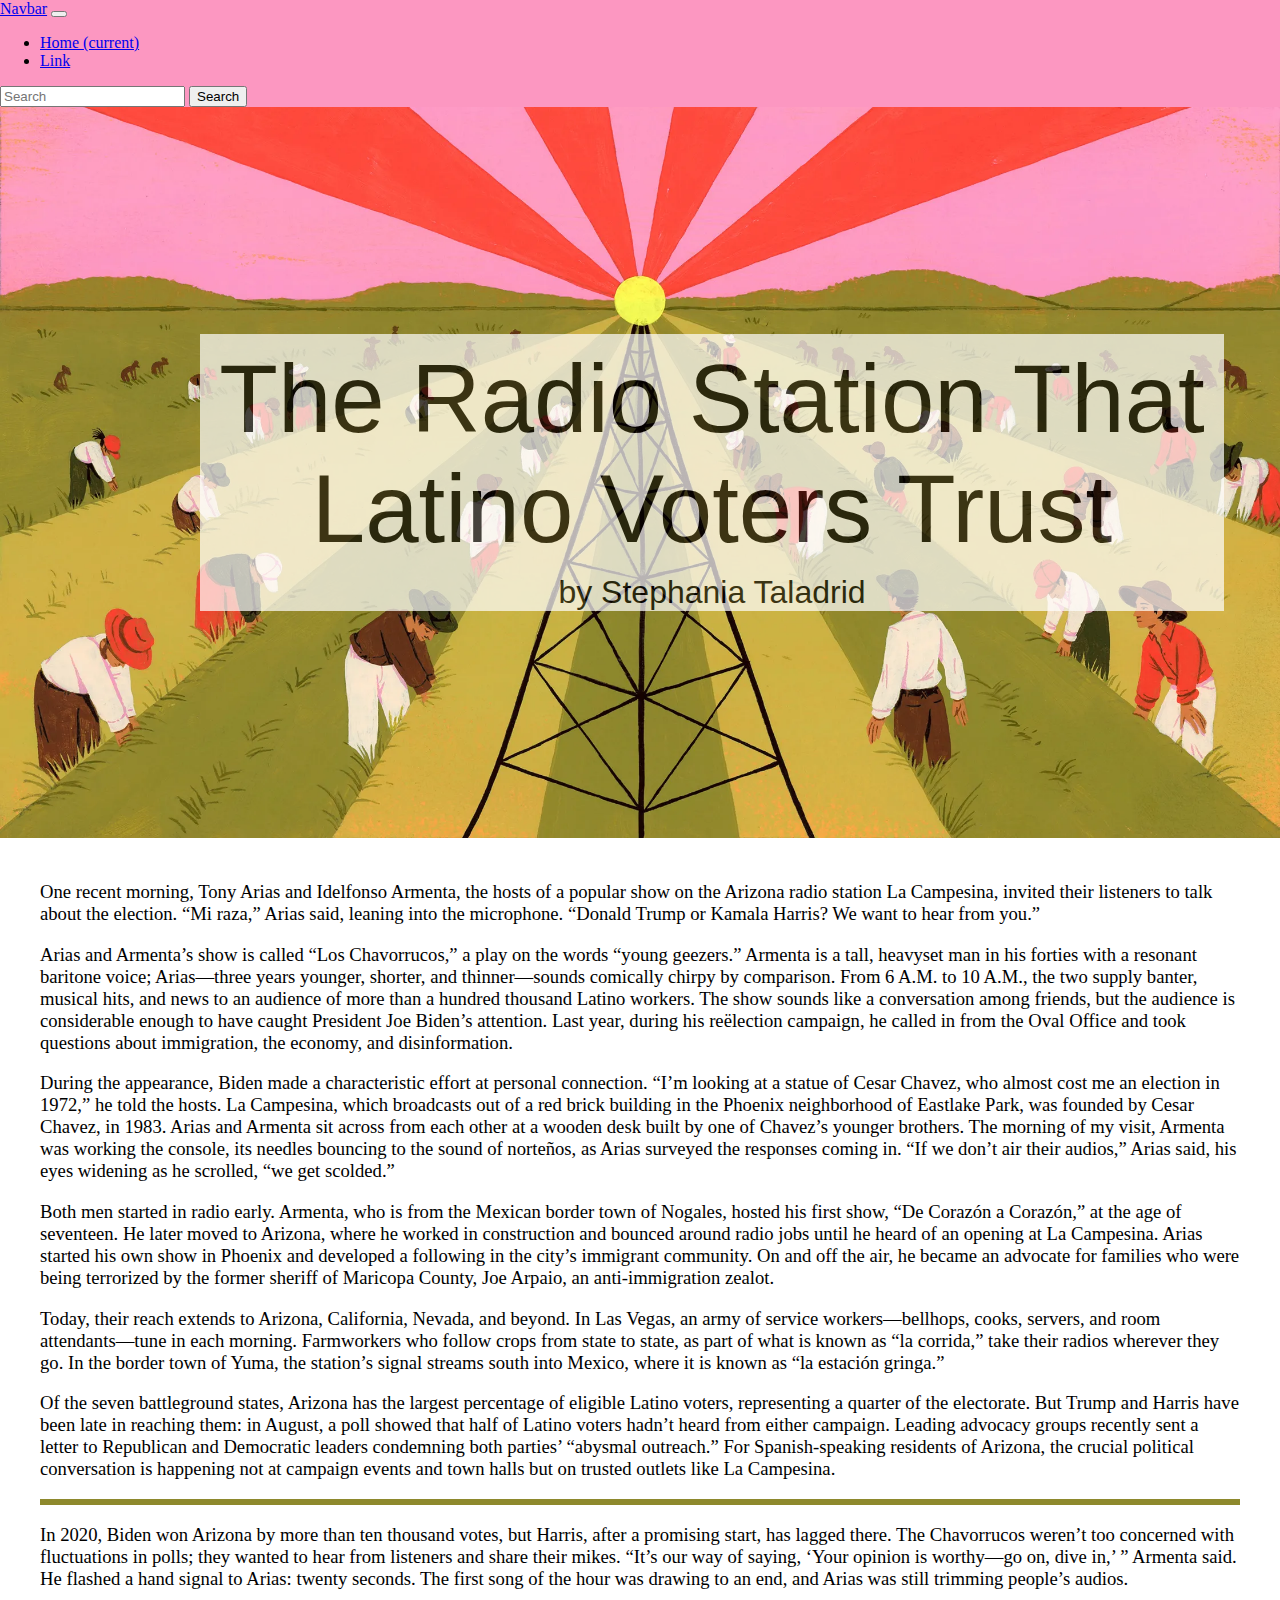
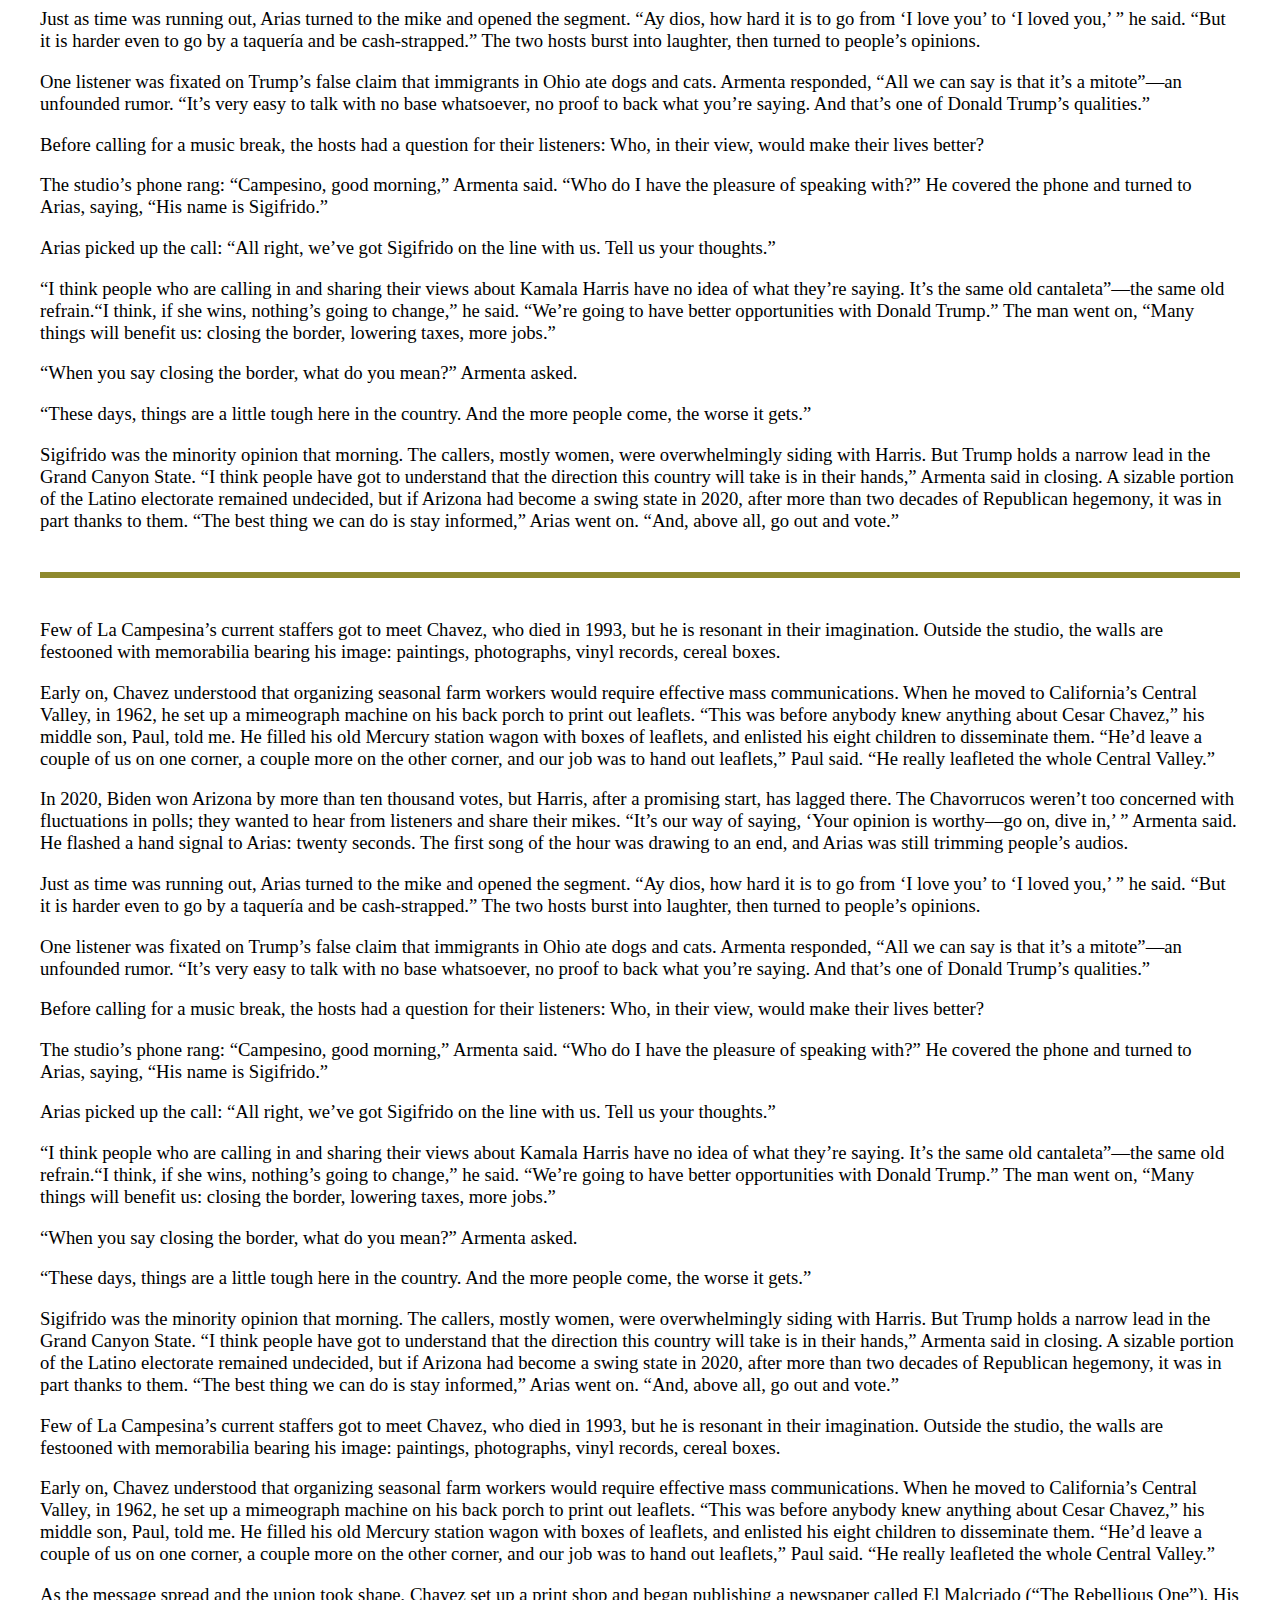
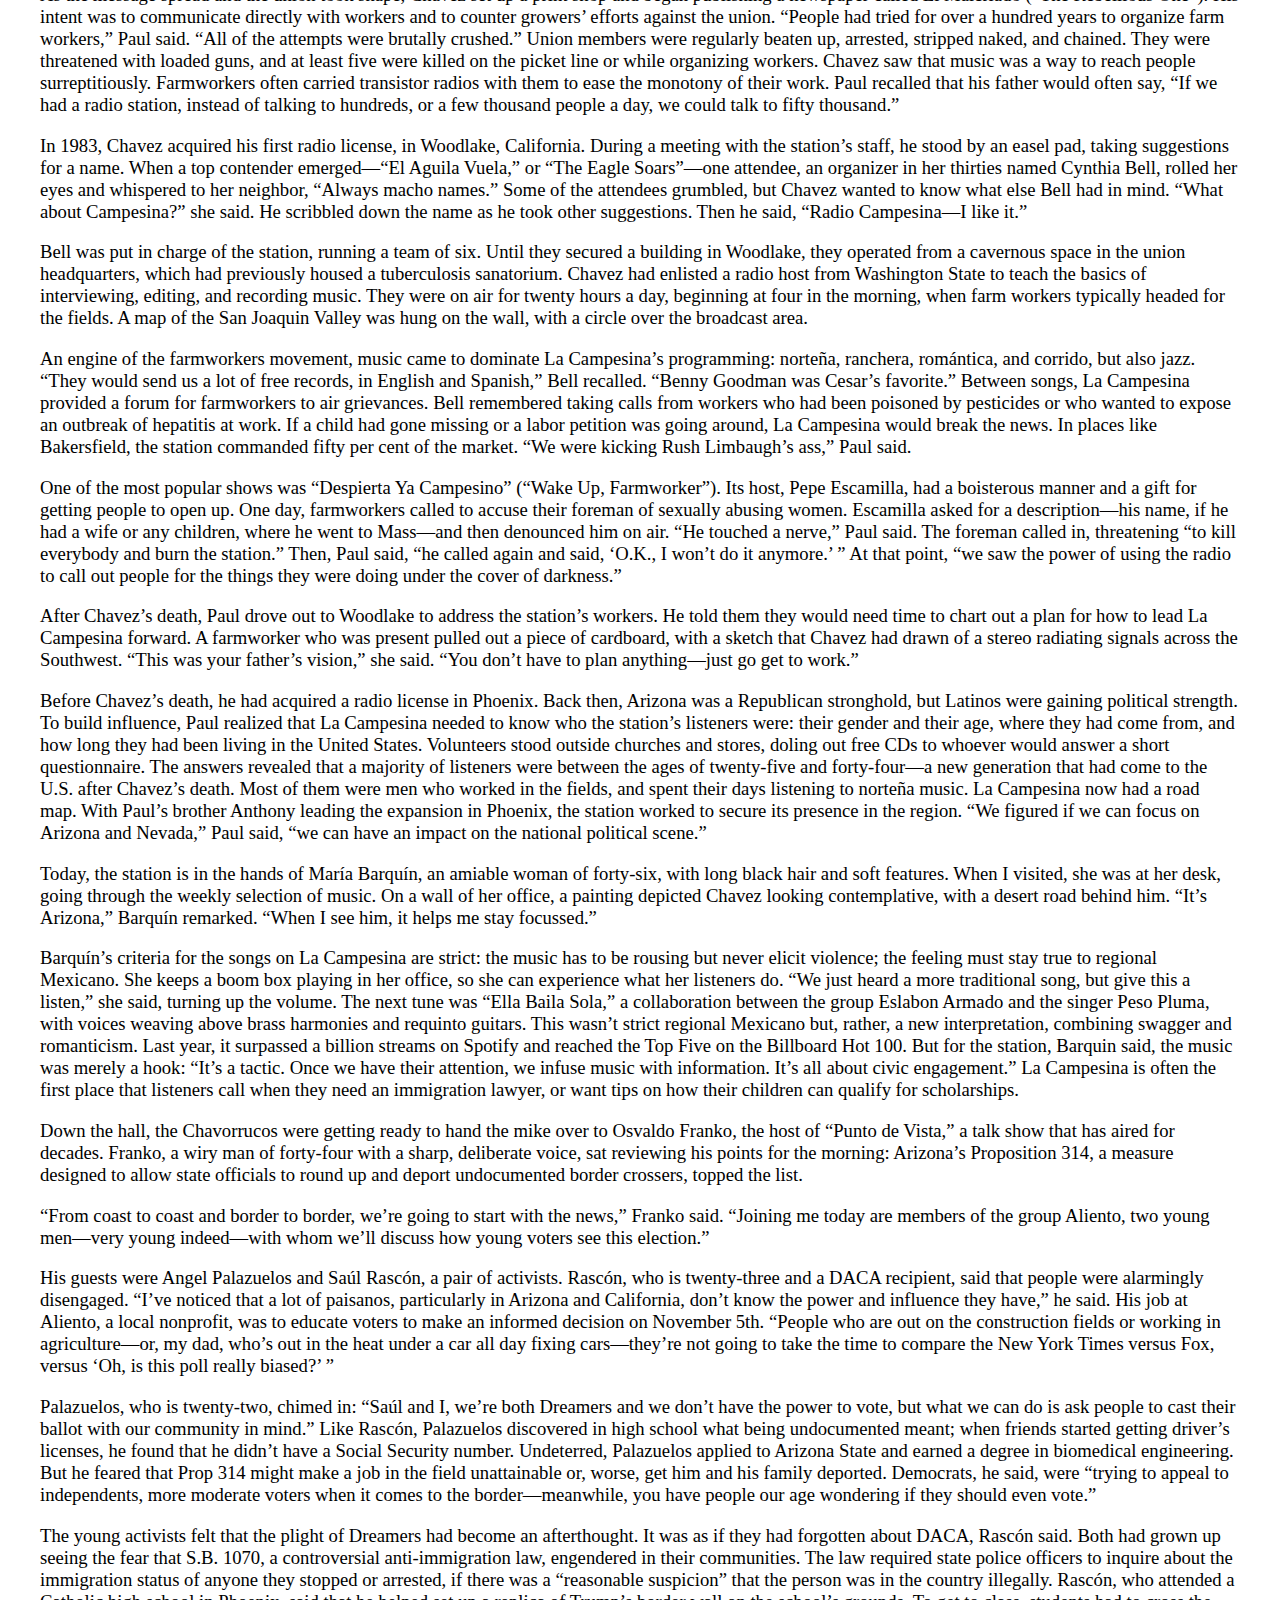
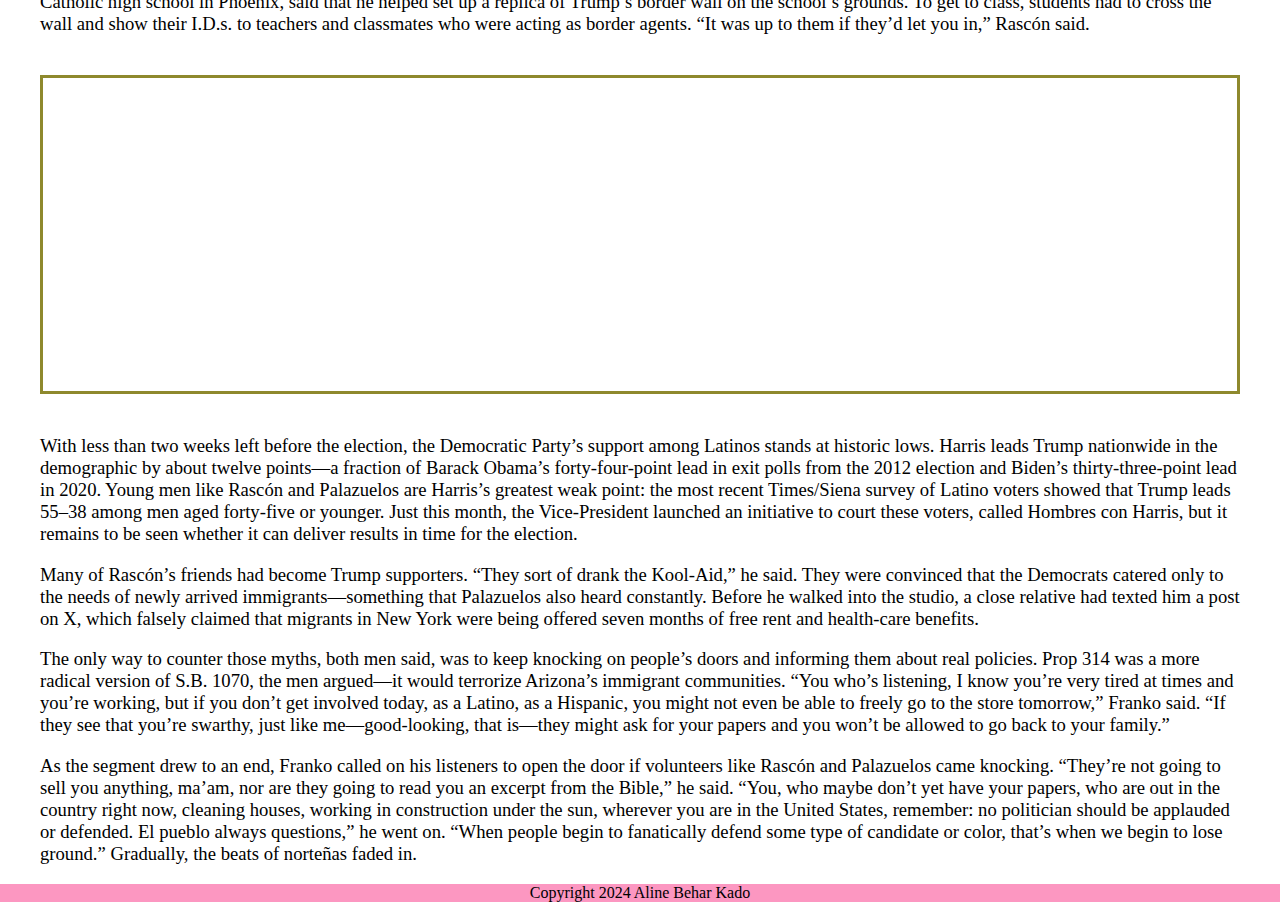
==== multimedia_project/index.html @ 6d6a2935 "multimedia project" ====
<!DOCTYPE html>
<html lang="en">

<head>
  <title>Multimedia Project</title>
<!--bootstrap-->
<link href="https://cdn.jsdelivr.net/npm/bootstrap@5.3.2/dist/css/bootstrap.min.css" rel="stylesheet" integrity="sha384-T3c6CoIi6uLrA9TneNEoa7RxnatzjcDSCmG1MXxSR1GAsXEV/Dwwykc2MPK8M2HN" crossorigin="anonymous">
<script src="https://cdn.jsdelivr.net/npm/bootstrap@5.3.2/dist/js/bootstrap.bundle.min.js" integrity="sha384-C6RzsynM9kWDrMNeT87bh95OGNyZPhcTNXj1NW7RuBCsyN/o0jlpcV8Qyq46cDfL" crossorigin="anonymous"></script>
<!-- jQuery -->
<script src="https://code.jquery.com/jquery-3.6.0.min.js" integrity="sha384-KyZXEAg3QhqLMpG8r+Knujsl5+5hb5m+AKoXHgbC8ZVZ4cZl8TY1A0Zj8S0pWgF" crossorigin="anonymous"></script>
<!-- Popper.js -->
<script src="https://cdn.jsdelivr.net/npm/@popperjs/core@2.11.6/dist/umd/popper.min.js" integrity="sha384-oBqDVmMz4fnFO9gybmkQ6pYy6D/J1/QotM2ZyFh8u6lEuf+U4s2J5mxFz1x22Z57" crossorigin="anonymous"></script>
<!--Stylsheet-->
<link rel= "stylesheet" type="text/css" href="stylesheet.css">

</head>

<body>
<!--Navbar-->
<nav class="navbar navbar-expand-lg">
    <a class="navbar-brand" href="#">Navbar</a>
    <button class="navbar-toggler" type="button" data-bs-toggle="collapse" data-bs-target="#navbarSupportedContent" aria-controls="navbarSupportedContent" aria-expanded="false" aria-label="Toggle navigation">
      <span class="navbar-toggler-icon"></span>
    </button>
  
    <div class="collapse navbar-collapse" id="navbarSupportedContent">
      <ul class="navbar-nav me-auto">
        <li class="nav-item active">
          <a class="nav-link" href="#">Home <span class="visually-hidden">(current)</span></a>
        </li>
        <li class="nav-item">
          <a class="nav-link" href="#">Link</a>
        </li>
      </ul>
      <form class="d-flex">
        <input class="form-control me-2" type="search" placeholder="Search" aria-label="Search">
        <button class="btn btn-outline-success" type="submit">Search</button>
      </form>
    </div>
</nav>
<!--end navbar-->

<div class="hero-container">
    <img src="hero.webp" class="hero-image">
    <div class="overlay">
        <div class="hero-hed">The Radio Station That Latino Voters Trust</div>
        <div class="sub-hed">by Stephania Taladrid</div>
    </div>    
</div>

<!-- chapter start-->
<div class="story">
    <p>One recent morning, Tony Arias and Idelfonso Armenta, the hosts of a popular show on the Arizona radio station La Campesina, invited their listeners to talk about the election. “Mi raza,” Arias said, leaning into the microphone. “Donald Trump or Kamala Harris? We want to hear from you.”</p>
    <p>Arias and Armenta’s show is called “Los Chavorrucos,” a play on the words “young geezers.” Armenta is a tall, heavyset man in his forties with a resonant baritone voice; Arias—three years younger, shorter, and thinner—sounds comically chirpy by comparison. From 6 A.M. to 10 A.M., the two supply banter, musical hits, and news to an audience of more than a hundred thousand Latino workers. The show sounds like a conversation among friends, but the audience is considerable enough to have caught President Joe Biden’s attention. Last year, during his reëlection campaign, he called in from the Oval Office and took questions about immigration, the economy, and disinformation.</p>
    <p>During the appearance, Biden made a characteristic effort at personal connection. “I’m looking at a statue of Cesar Chavez, who almost cost me an election in 1972,” he told the hosts. La Campesina, which broadcasts out of a red brick building in the Phoenix neighborhood of Eastlake Park, was founded by Cesar Chavez, in 1983. Arias and Armenta sit across from each other at a wooden desk built by one of Chavez’s younger brothers. The morning of my visit, Armenta was working the console, its needles bouncing to the sound of norteños, as Arias surveyed the responses coming in. “If we don’t air their audios,” Arias said, his eyes widening as he scrolled, “we get scolded.”</p> 
    <p>Both men started in radio early. Armenta, who is from the Mexican border town of Nogales, hosted his first show, “De Corazón a Corazón,” at the age of seventeen. He later moved to Arizona, where he worked in construction and bounced around radio jobs until he heard of an opening at La Campesina. Arias started his own show in Phoenix and developed a following in the city’s immigrant community. On and off the air, he became an advocate for families who were being terrorized by the former sheriff of Maricopa County, Joe Arpaio, an anti-immigration zealot.</p> 
    <div class="row">
        <div class="col-md-6">
         <p>Today, their reach extends to Arizona, California, Nevada, and beyond. In Las Vegas, an army of service workers—bellhops, cooks, servers, and room attendants—tune in each morning. Farmworkers who follow crops from state to state, as part of what is known as “la corrida,” take their radios wherever they go. In the border town of Yuma, the station’s signal streams south into Mexico, where it is known as “la estación gringa.”</p>
         <p>Of the seven battleground states, Arizona has the largest percentage of eligible Latino voters, representing a quarter of the electorate. But Trump and Harris have been late in reaching them: in August, a poll showed that half of Latino voters hadn’t heard from either campaign. Leading advocacy groups recently sent a letter to Republican and Democratic leaders condemning both parties’ “abysmal outreach.” For Spanish-speaking residents of Arizona, the crucial political conversation is happening not at campaign events and town halls but on trusted outlets like La Campesina.</p>
        </div>
        <div class="col-md-6">
            <div class="graphic">
            <div class="flourish-embed flourish-chart" data-src="visualisation/20572548"><script src="https://public.flourish.studio/resources/embed.js"></script><noscript><img src="https://public.flourish.studio/visualisation/20572548/thumbnail" width="100%" alt="chart visualization" /></noscript></div>
            </div>
        </div>
    </div>
    <p>In 2020, Biden won Arizona by more than ten thousand votes, but Harris, after a promising start, has lagged there. The Chavorrucos weren’t too concerned with fluctuations in polls; they wanted to hear from listeners and share their mikes. “It’s our way of saying, ‘Your opinion is worthy—go on, dive in,’ ” Armenta said. He flashed a hand signal to Arias: twenty seconds. The first song of the hour was drawing to an end, and Arias was still trimming people’s audios.</p>
    <p>Just as time was running out, Arias turned to the mike and opened the segment. “Ay dios, how hard it is to go from ‘I love you’ to ‘I loved you,’ ” he said. “But it is harder even to go by a taquería and be cash-strapped.” The two hosts burst into laughter, then turned to people’s opinions.</p>
    <p>One listener was fixated on Trump’s false claim that immigrants in Ohio ate dogs and cats. Armenta responded, “All we can say is that it’s a mitote”—an unfounded rumor. “It’s very easy to talk with no base whatsoever, no proof to back what you’re saying. And that’s one of Donald Trump’s qualities.”</p>
    <p>Before calling for a music break, the hosts had a question for their listeners: Who, in their view, would make their lives better?</p>
    <p>The studio’s phone rang: “Campesino, good morning,” Armenta said. “Who do I have the pleasure of speaking with?” He covered the phone and turned to Arias, saying, “His name is Sigifrido.”</p>
    <p>Arias picked up the call: “All right, we’ve got Sigifrido on the line with us. Tell us your thoughts.”</p>
    <p>“I think people who are calling in and sharing their views about Kamala Harris have no idea of what they’re saying. It’s the same old cantaleta”—the same old refrain.“I think, if she wins, nothing’s going to change,” he said. “We’re going to have better opportunities with Donald Trump.” The man went on, “Many things will benefit us: closing the border, lowering taxes, more jobs.”</p>
    <p>“When you say closing the border, what do you mean?” Armenta asked.</p>
    <p>“These days, things are a little tough here in the country. And the more people come, the worse it gets.”</p>
    <p>Sigifrido was the minority opinion that morning. The callers, mostly women, were overwhelmingly siding with Harris. But Trump holds a narrow lead in the Grand Canyon State. “I think people have got to understand that the direction this country will take is in their hands,” Armenta said in closing. A sizable portion of the Latino electorate remained undecided, but if Arizona had become a swing state in 2020, after more than two decades of Republican hegemony, it was in part thanks to them. “The best thing we can do is stay informed,” Arias went on. “And, above all, go out and vote.”</p>
    <br>
    <div class="graphic">
        <div class="flourish-embed flourish-map" data-src="visualisation/20234249"><script src="https://public.flourish.studio/resources/embed.js"></script><noscript><img src="https://public.flourish.studio/visualisation/20234249/thumbnail" width="100%" alt="map visualization" /></noscript></div>
    </div>
    <br>
    <p>Few of La Campesina’s current staffers got to meet Chavez, who died in 1993, but he is resonant in their imagination. Outside the studio, the walls are festooned with memorabilia bearing his image: paintings, photographs, vinyl records, cereal boxes.</p>
    <p>Early on, Chavez understood that organizing seasonal farm workers would require effective mass communications. When he moved to California’s Central Valley, in 1962, he set up a mimeograph machine on his back porch to print out leaflets. “This was before anybody knew anything about Cesar Chavez,” his middle son, Paul, told me. He filled his old Mercury station wagon with boxes of leaflets, and enlisted his eight children to disseminate them. “He’d leave a couple of us on one corner, a couple more on the other corner, and our job was to hand out leaflets,” Paul said. “He really leafleted the whole Central Valley.”</p>
    <p>In 2020, Biden won Arizona by more than ten thousand votes, but Harris, after a promising start, has lagged there. The Chavorrucos weren’t too concerned with fluctuations in polls; they wanted to hear from listeners and share their mikes. “It’s our way of saying, ‘Your opinion is worthy—go on, dive in,’ ” Armenta said. He flashed a hand signal to Arias: twenty seconds. The first song of the hour was drawing to an end, and Arias was still trimming people’s audios.</p>
    <p>Just as time was running out, Arias turned to the mike and opened the segment. “Ay dios, how hard it is to go from ‘I love you’ to ‘I loved you,’ ” he said. “But it is harder even to go by a taquería and be cash-strapped.” The two hosts burst into laughter, then turned to people’s opinions.</p>
    <p>One listener was fixated on Trump’s false claim that immigrants in Ohio ate dogs and cats. Armenta responded, “All we can say is that it’s a mitote”—an unfounded rumor. “It’s very easy to talk with no base whatsoever, no proof to back what you’re saying. And that’s one of Donald Trump’s qualities.”</p>
    <p>Before calling for a music break, the hosts had a question for their listeners: Who, in their view, would make their lives better?</p>
    <p>The studio’s phone rang: “Campesino, good morning,” Armenta said. “Who do I have the pleasure of speaking with?” He covered the phone and turned to Arias, saying, “His name is Sigifrido.”</p>
    <p>Arias picked up the call: “All right, we’ve got Sigifrido on the line with us. Tell us your thoughts.”</p>
    <p>“I think people who are calling in and sharing their views about Kamala Harris have no idea of what they’re saying. It’s the same old cantaleta”—the same old refrain.“I think, if she wins, nothing’s going to change,” he said. “We’re going to have better opportunities with Donald Trump.” The man went on, “Many things will benefit us: closing the border, lowering taxes, more jobs.”</p>
    <p>“When you say closing the border, what do you mean?” Armenta asked.</p>
    <p>“These days, things are a little tough here in the country. And the more people come, the worse it gets.”</p>
    <p>Sigifrido was the minority opinion that morning. The callers, mostly women, were overwhelmingly siding with Harris. But Trump holds a narrow lead in the Grand Canyon State. “I think people have got to understand that the direction this country will take is in their hands,” Armenta said in closing. A sizable portion of the Latino electorate remained undecided, but if Arizona had become a swing state in 2020, after more than two decades of Republican hegemony, it was in part thanks to them. “The best thing we can do is stay informed,” Arias went on. “And, above all, go out and vote.”</p>
    <p>Few of La Campesina’s current staffers got to meet Chavez, who died in 1993, but he is resonant in their imagination. Outside the studio, the walls are festooned with memorabilia bearing his image: paintings, photographs, vinyl records, cereal boxes.</p>
    <p>Early on, Chavez understood that organizing seasonal farm workers would require effective mass communications. When he moved to California’s Central Valley, in 1962, he set up a mimeograph machine on his back porch to print out leaflets. “This was before anybody knew anything about Cesar Chavez,” his middle son, Paul, told me. He filled his old Mercury station wagon with boxes of leaflets, and enlisted his eight children to disseminate them. “He’d leave a couple of us on one corner, a couple more on the other corner, and our job was to hand out leaflets,” Paul said. “He really leafleted the whole Central Valley.”</p>
    <p>As the message spread and the union took shape, Chavez set up a print shop and began publishing a newspaper called El Malcriado (“The Rebellious One”). His intent was to communicate directly with workers and to counter growers’ efforts against the union. “People had tried for over a hundred years to organize farm workers,” Paul said. “All of the attempts were brutally crushed.” Union members were regularly beaten up, arrested, stripped naked, and chained. They were threatened with loaded guns, and at least five were killed on the picket line or while organizing workers. Chavez saw that music was a way to reach people surreptitiously. Farmworkers often carried transistor radios with them to ease the monotony of their work. Paul recalled that his father would often say, “If we had a radio station, instead of talking to hundreds, or a few thousand people a day, we could talk to fifty thousand.”</p>
    <p>In 1983, Chavez acquired his first radio license, in Woodlake, California. During a meeting with the station’s staff, he stood by an easel pad, taking suggestions for a name. When a top contender emerged—“El Aguila Vuela,” or “The Eagle Soars”—one attendee, an organizer in her thirties named Cynthia Bell, rolled her eyes and whispered to her neighbor, “Always macho names.” Some of the attendees grumbled, but Chavez wanted to know what else Bell had in mind. “What about Campesina?” she said. He scribbled down the name as he took other suggestions. Then he said, “Radio Campesina—I like it.”</p>
    <p>Bell was put in charge of the station, running a team of six. Until they secured a building in Woodlake, they operated from a cavernous space in the union headquarters, which had previously housed a tuberculosis sanatorium. Chavez had enlisted a radio host from Washington State to teach the basics of interviewing, editing, and recording music. They were on air for twenty hours a day, beginning at four in the morning, when farm workers typically headed for the fields. A map of the San Joaquin Valley was hung on the wall, with a circle over the broadcast area.</p>
    <p>An engine of the farmworkers movement, music came to dominate La Campesina’s programming: norteña, ranchera, romántica, and corrido, but also jazz. “They would send us a lot of free records, in English and Spanish,” Bell recalled. “Benny Goodman was Cesar’s favorite.” Between songs, La Campesina provided a forum for farmworkers to air grievances. Bell remembered taking calls from workers who had been poisoned by pesticides or who wanted to expose an outbreak of hepatitis at work. If a child had gone missing or a labor petition was going around, La Campesina would break the news. In places like Bakersfield, the station commanded fifty per cent of the market. “We were kicking Rush Limbaugh’s ass,” Paul said.</p>
    <p>One of the most popular shows was “Despierta Ya Campesino” (“Wake Up, Farmworker”). Its host, Pepe Escamilla, had a boisterous manner and a gift for getting people to open up. One day, farmworkers called to accuse their foreman of sexually abusing women. Escamilla asked for a description—his name, if he had a wife or any children, where he went to Mass—and then denounced him on air. “He touched a nerve,” Paul said. The foreman called in, threatening “to kill everybody and burn the station.” Then, Paul said, “he called again and said, ‘O.K., I won’t do it anymore.’ ” At that point, “we saw the power of using the radio to call out people for the things they were doing under the cover of darkness.”</p>
    <p>After Chavez’s death, Paul drove out to Woodlake to address the station’s workers. He told them they would need time to chart out a plan for how to lead La Campesina forward. A farmworker who was present pulled out a piece of cardboard, with a sketch that Chavez had drawn of a stereo radiating signals across the Southwest. “This was your father’s vision,” she said. “You don’t have to plan anything—just go get to work.”</p>
    <p>Before Chavez’s death, he had acquired a radio license in Phoenix. Back then, Arizona was a Republican stronghold, but Latinos were gaining political strength. To build influence, Paul realized that La Campesina needed to know who the station’s listeners were: their gender and their age, where they had come from, and how long they had been living in the United States. Volunteers stood outside churches and stores, doling out free CDs to whoever would answer a short questionnaire. The answers revealed that a majority of listeners were between the ages of twenty-five and forty-four—a new generation that had come to the U.S. after Chavez’s death. Most of them were men who worked in the fields, and spent their days listening to norteña music. La Campesina now had a road map. With Paul’s brother Anthony leading the expansion in Phoenix, the station worked to secure its presence in the region. “We figured if we can focus on Arizona and Nevada,” Paul said, “we can have an impact on the national political scene.”</p>
    <p>Today, the station is in the hands of María Barquín, an amiable woman of forty-six, with long black hair and soft features. When I visited, she was at her desk, going through the weekly selection of music. On a wall of her office, a painting depicted Chavez looking contemplative, with a desert road behind him. “It’s Arizona,” Barquín remarked. “When I see him, it helps me stay focussed.”</p>
    <p>Barquín’s criteria for the songs on La Campesina are strict: the music has to be rousing but never elicit violence; the feeling must stay true to regional Mexicano. She keeps a boom box playing in her office, so she can experience what her listeners do. “We just heard a more traditional song, but give this a listen,” she said, turning up the volume. The next tune was “Ella Baila Sola,” a collaboration between the group Eslabon Armado and the singer Peso Pluma, with voices weaving above brass harmonies and requinto guitars. This wasn’t strict regional Mexicano but, rather, a new interpretation, combining swagger and romanticism. Last year, it surpassed a billion streams on Spotify and reached the Top Five on the Billboard Hot 100. But for the station, Barquin said, the music was merely a hook: “It’s a tactic. Once we have their attention, we infuse music with information. It’s all about civic engagement.” La Campesina is often the first place that listeners call when they need an immigration lawyer, or want tips on how their children can qualify for scholarships.</p>
    <p>Down the hall, the Chavorrucos were getting ready to hand the mike over to Osvaldo Franko, the host of “Punto de Vista,” a talk show that has aired for decades. Franko, a wiry man of forty-four with a sharp, deliberate voice, sat reviewing his points for the morning: Arizona’s Proposition 314, a measure designed to allow state officials to round up and deport undocumented border crossers, topped the list.</p>
    <p>“From coast to coast and border to border, we’re going to start with the news,” Franko said. “Joining me today are members of the group Aliento, two young men—very young indeed—with whom we’ll discuss how young voters see this election.”</p>
    <p>His guests were Angel Palazuelos and Saúl Rascón, a pair of activists. Rascón, who is twenty-three and a DACA recipient, said that people were alarmingly disengaged. “I’ve noticed that a lot of paisanos, particularly in Arizona and California, don’t know the power and influence they have,” he said. His job at Aliento, a local nonprofit, was to educate voters to make an informed decision on November 5th. “People who are out on the construction fields or working in agriculture—or, my dad, who’s out in the heat under a car all day fixing cars—they’re not going to take the time to compare the New York Times versus Fox, versus ‘Oh, is this poll really biased?’ ”</p>
    <p>Palazuelos, who is twenty-two, chimed in: “Saúl and I, we’re both Dreamers and we don’t have the power to vote, but what we can do is ask people to cast their ballot with our community in mind.” Like Rascón, Palazuelos discovered in high school what being undocumented meant; when friends started getting driver’s licenses, he found that he didn’t have a Social Security number. Undeterred, Palazuelos applied to Arizona State and earned a degree in biomedical engineering. But he feared that Prop 314 might make a job in the field unattainable or, worse, get him and his family deported. Democrats, he said, were “trying to appeal to independents, more moderate voters when it comes to the border—meanwhile, you have people our age wondering if they should even vote.”</p>
    <p>The young activists felt that the plight of Dreamers had become an afterthought. It was as if they had forgotten about DACA, Rascón said. Both had grown up seeing the fear that S.B. 1070, a controversial anti-immigration law, engendered in their communities. The law required state police officers to inquire about the immigration status of anyone they stopped or arrested, if there was a “reasonable suspicion” that the person was in the country illegally. Rascón, who attended a Catholic high school in Phoenix, said that he helped set up a replica of Trump’s border wall on the school’s grounds. To get to class, students had to cross the wall and show their I.D.s. to teachers and classmates who were acting as border agents. “It was up to them if they’d let you in,” Rascón said.</p>
    <br>
    <div class="graphic">
        <div style="min-height:313px" id="datawrapper-vis-MOEvn"><script type="text/javascript" defer src="https://datawrapper.dwcdn.net/MOEvn/embed.js" charset="utf-8" data-target="#datawrapper-vis-MOEvn"></script><noscript><img src="https://datawrapper.dwcdn.net/MOEvn/full.png" alt="" /></noscript></div>
    </div>
    <br>
    <p>With less than two weeks left before the election, the Democratic Party’s support among Latinos stands at historic lows. Harris leads Trump nationwide in the demographic by about twelve points—a fraction of Barack Obama’s forty-four-point lead in exit polls from the 2012 election and Biden’s thirty-three-point lead in 2020. Young men like Rascón and Palazuelos are Harris’s greatest weak point: the most recent Times/Siena survey of Latino voters showed that Trump leads 55–38 among men aged forty-five or younger. Just this month, the Vice-President launched an initiative to court these voters, called Hombres con Harris, but it remains to be seen whether it can deliver results in time for the election.</p>
    <p>Many of Rascón’s friends had become Trump supporters. “They sort of drank the Kool-Aid,” he said. They were convinced that the Democrats catered only to the needs of newly arrived immigrants—something that Palazuelos also heard constantly. Before he walked into the studio, a close relative had texted him a post on X, which falsely claimed that migrants in New York were being offered seven months of free rent and health-care benefits.</p>
    <p>The only way to counter those myths, both men said, was to keep knocking on people’s doors and informing them about real policies. Prop 314 was a more radical version of S.B. 1070, the men argued—it would terrorize Arizona’s immigrant communities. “You who’s listening, I know you’re very tired at times and you’re working, but if you don’t get involved today, as a Latino, as a Hispanic, you might not even be able to freely go to the store tomorrow,” Franko said. “If they see that you’re swarthy, just like me—good-looking, that is—they might ask for your papers and you won’t be allowed to go back to your family.”</p>
    <p>As the segment drew to an end, Franko called on his listeners to open the door if volunteers like Rascón and Palazuelos came knocking. “They’re not going to sell you anything, ma’am, nor are they going to read you an excerpt from the Bible,” he said. “You, who maybe don’t yet have your papers, who are out in the country right now, cleaning houses, working in construction under the sun, wherever you are in the United States, remember: no politician should be applauded or defended. El pueblo always questions,” he went on. “When people begin to fanatically defend some type of candidate or color, that’s when we begin to lose ground.” Gradually, the beats of norteñas faded in. </p>
</div>

<!--footer-->
<footer class="footer mt-auto py-3 bg-dark">
    <div class="container">
        <span class="text">Copyright 2024 Aline Behar Kado</span>
    </div>
</footer>

</body>

</html>
---- multimedia_project/stylesheet.css ----
.navbar{
    background:#FC97C1 !important;
}

.hero-container {
    position: relative; 
    color: white;    
    text-align: center; 
    padding-bottom: 20px;
}

.hero-image {
    width: 100%;
}

.overlay {
    position:absolute;
    width: 80%;
    top: 30%;
    background: #fff;
    opacity: .7;
    margin-left:200px;
}

.hero-hed{
    padding-top:10px;
    margin: 0 auto;
    font-size: 6em;
    font-family: Baskerville, sans-serif;
    color: #000;
    opacity: 1;
}

.sub-hed{
    padding-top:10px;
    margin: 0 auto;
    font-size: 2em;
    font-family: Baskerville, sans-serif;
    color: #000;
    opacity: 1;
}

body{
    margin: 0 auto;
}

.story{
    margin: 0 auto;
    width: 1200px;
    max-width: 100%;
    font-family: 'Times New Roman', Times, serif;
    font-size: 14pt;
}

.graphic{
    border:#8E892D, solid;
}

.footer{
    background-color: #FC97C1 !important; 
    text-align: center;
}
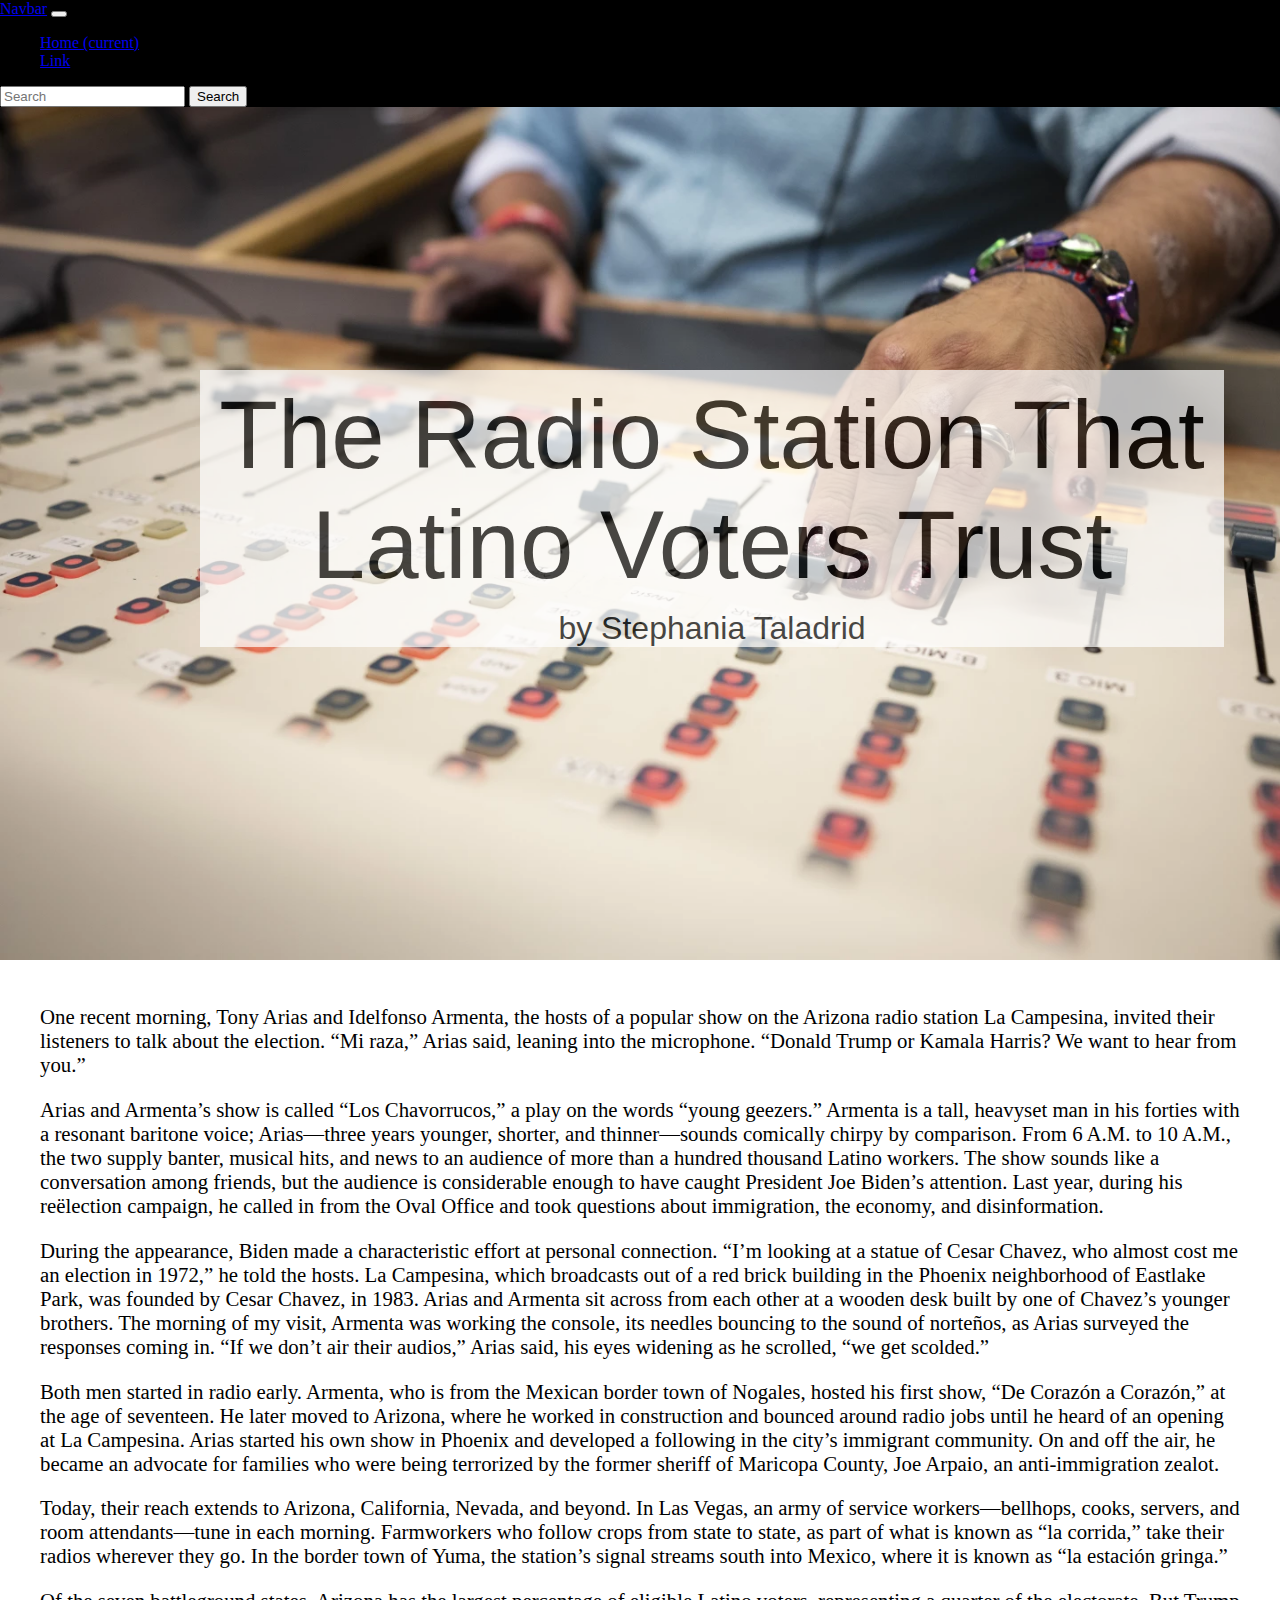
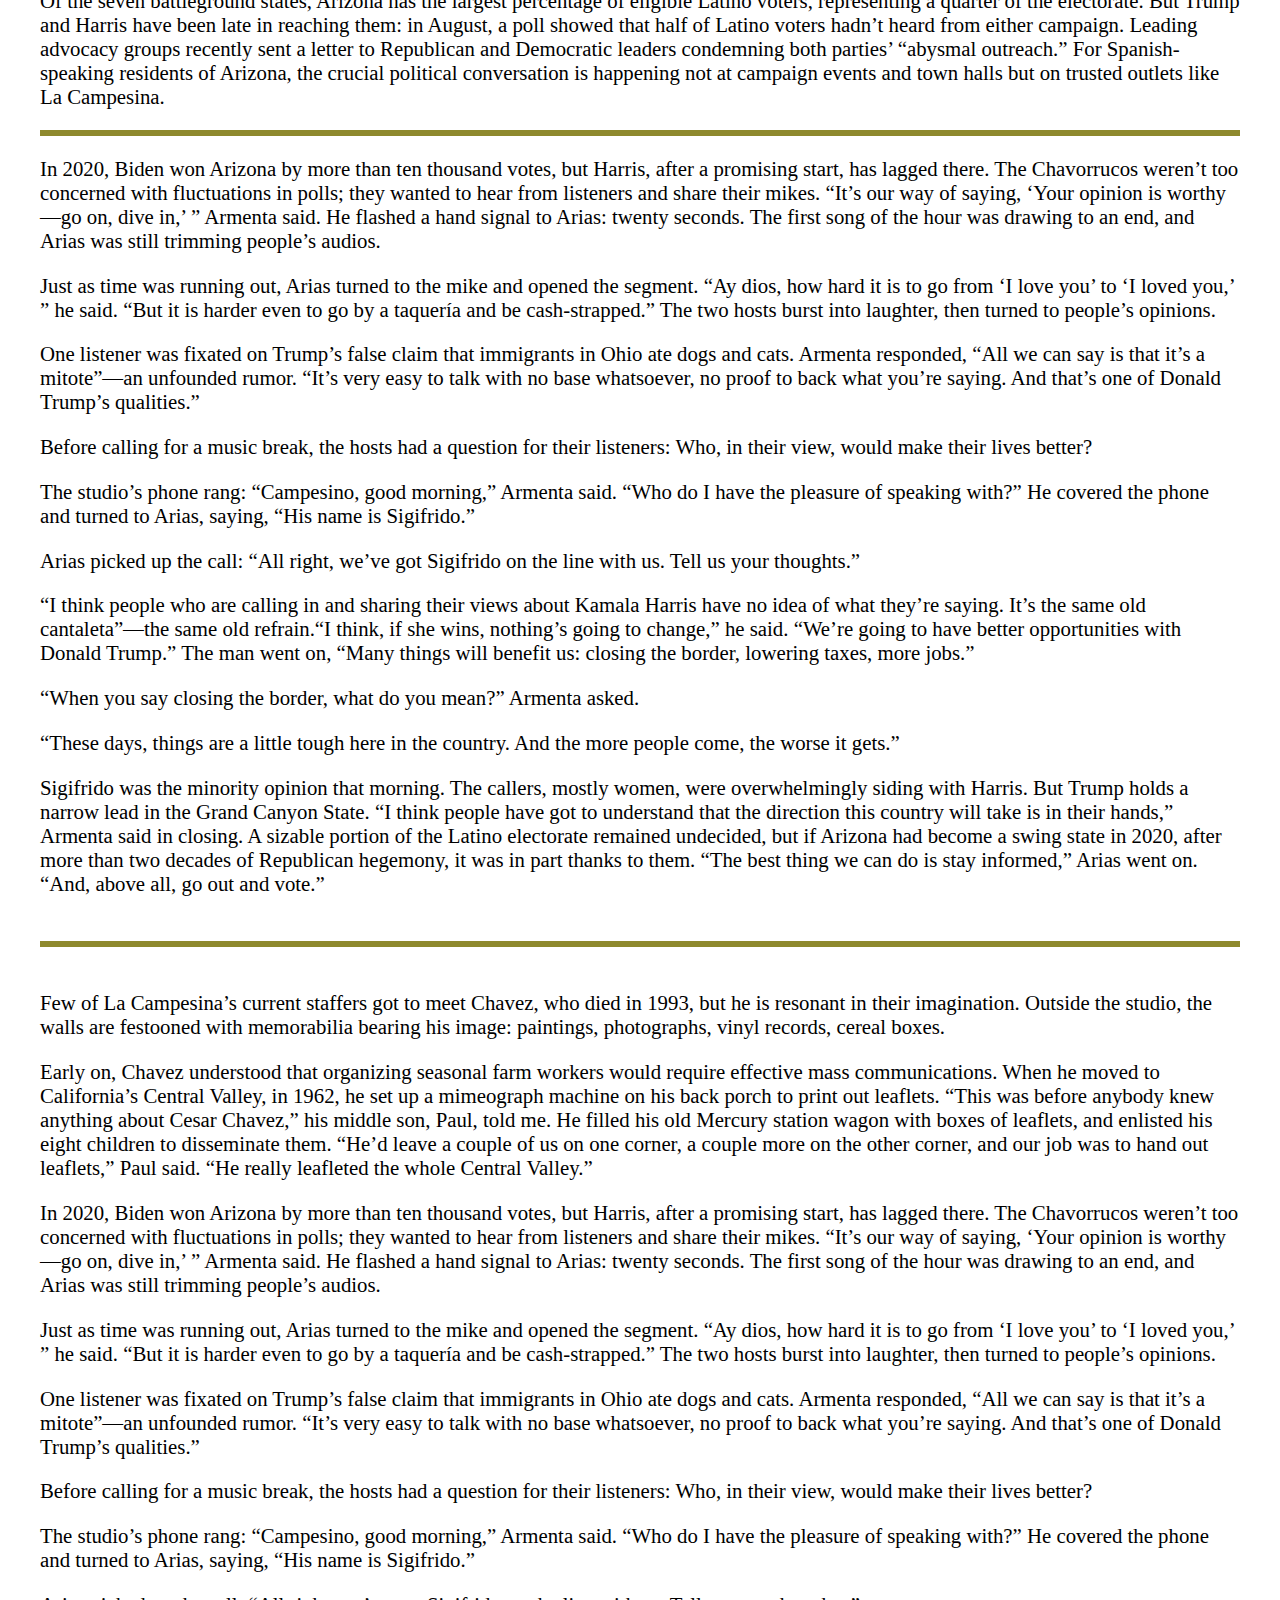
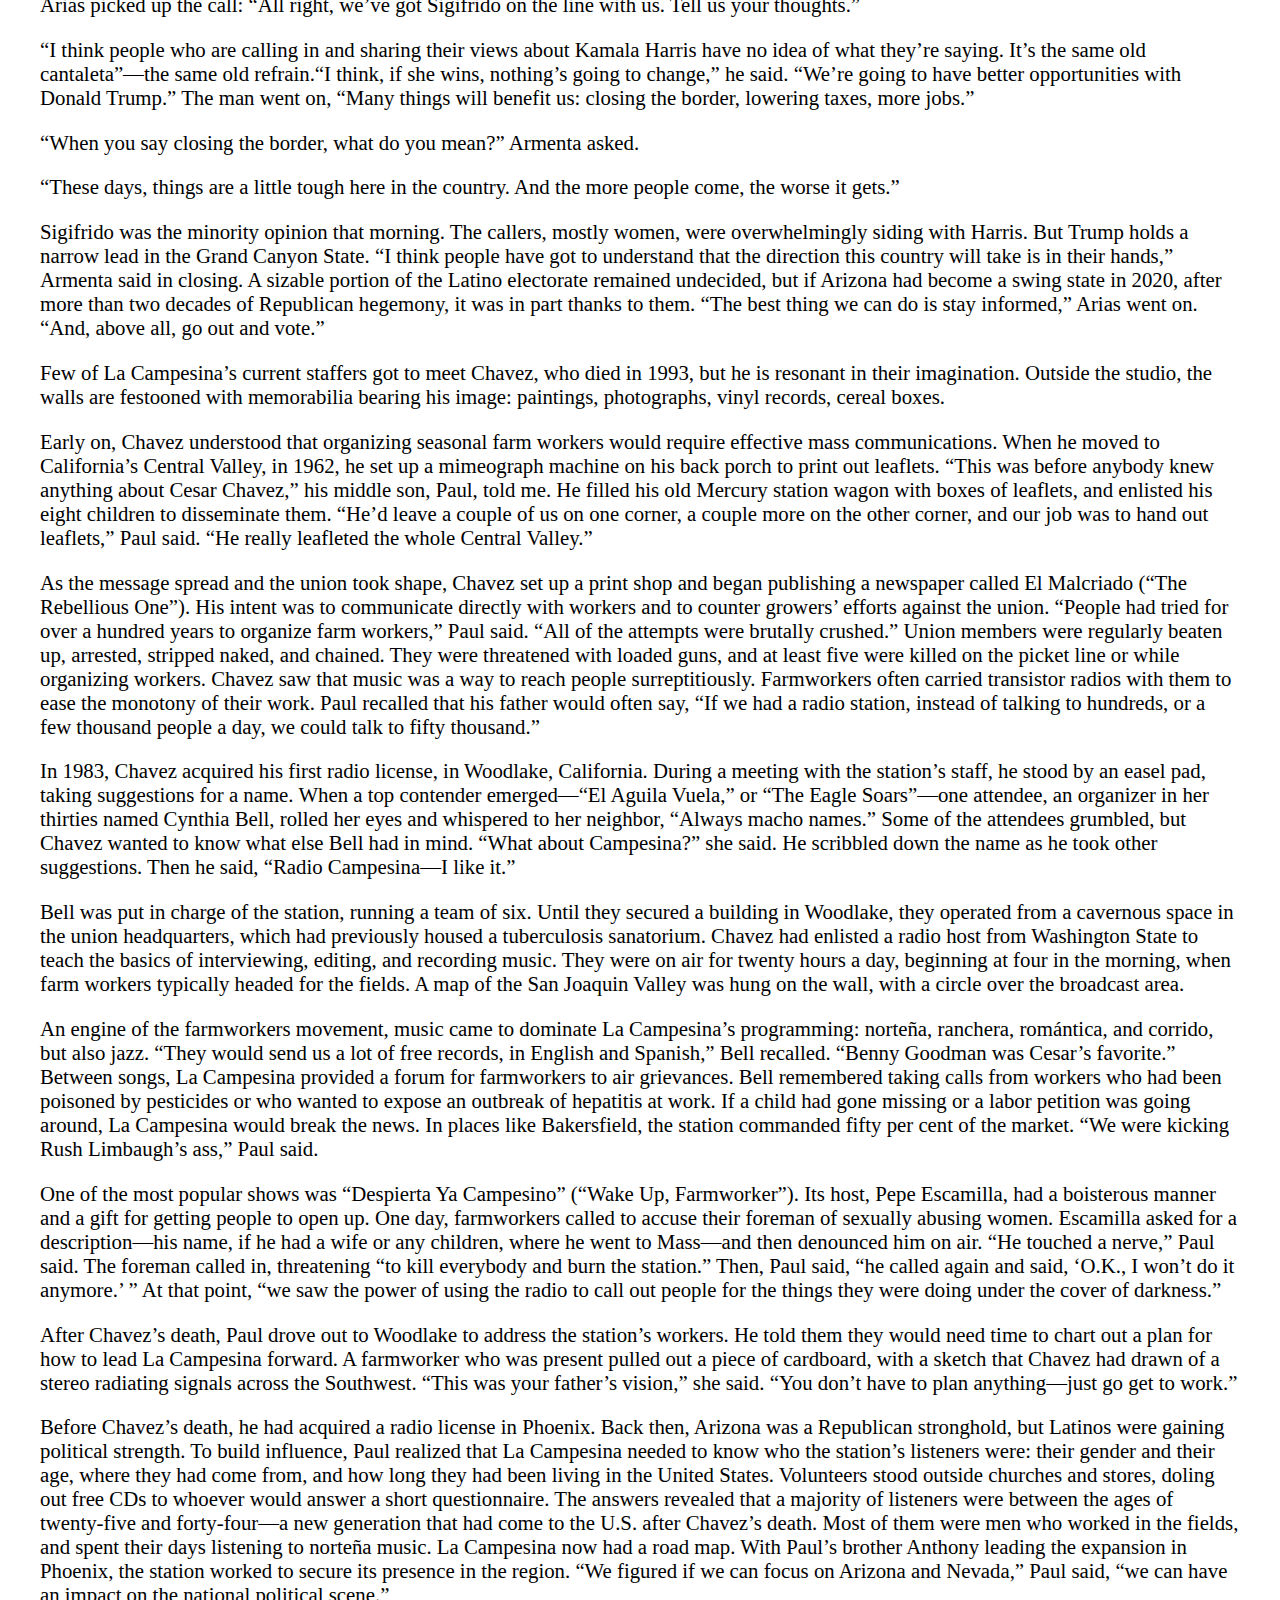
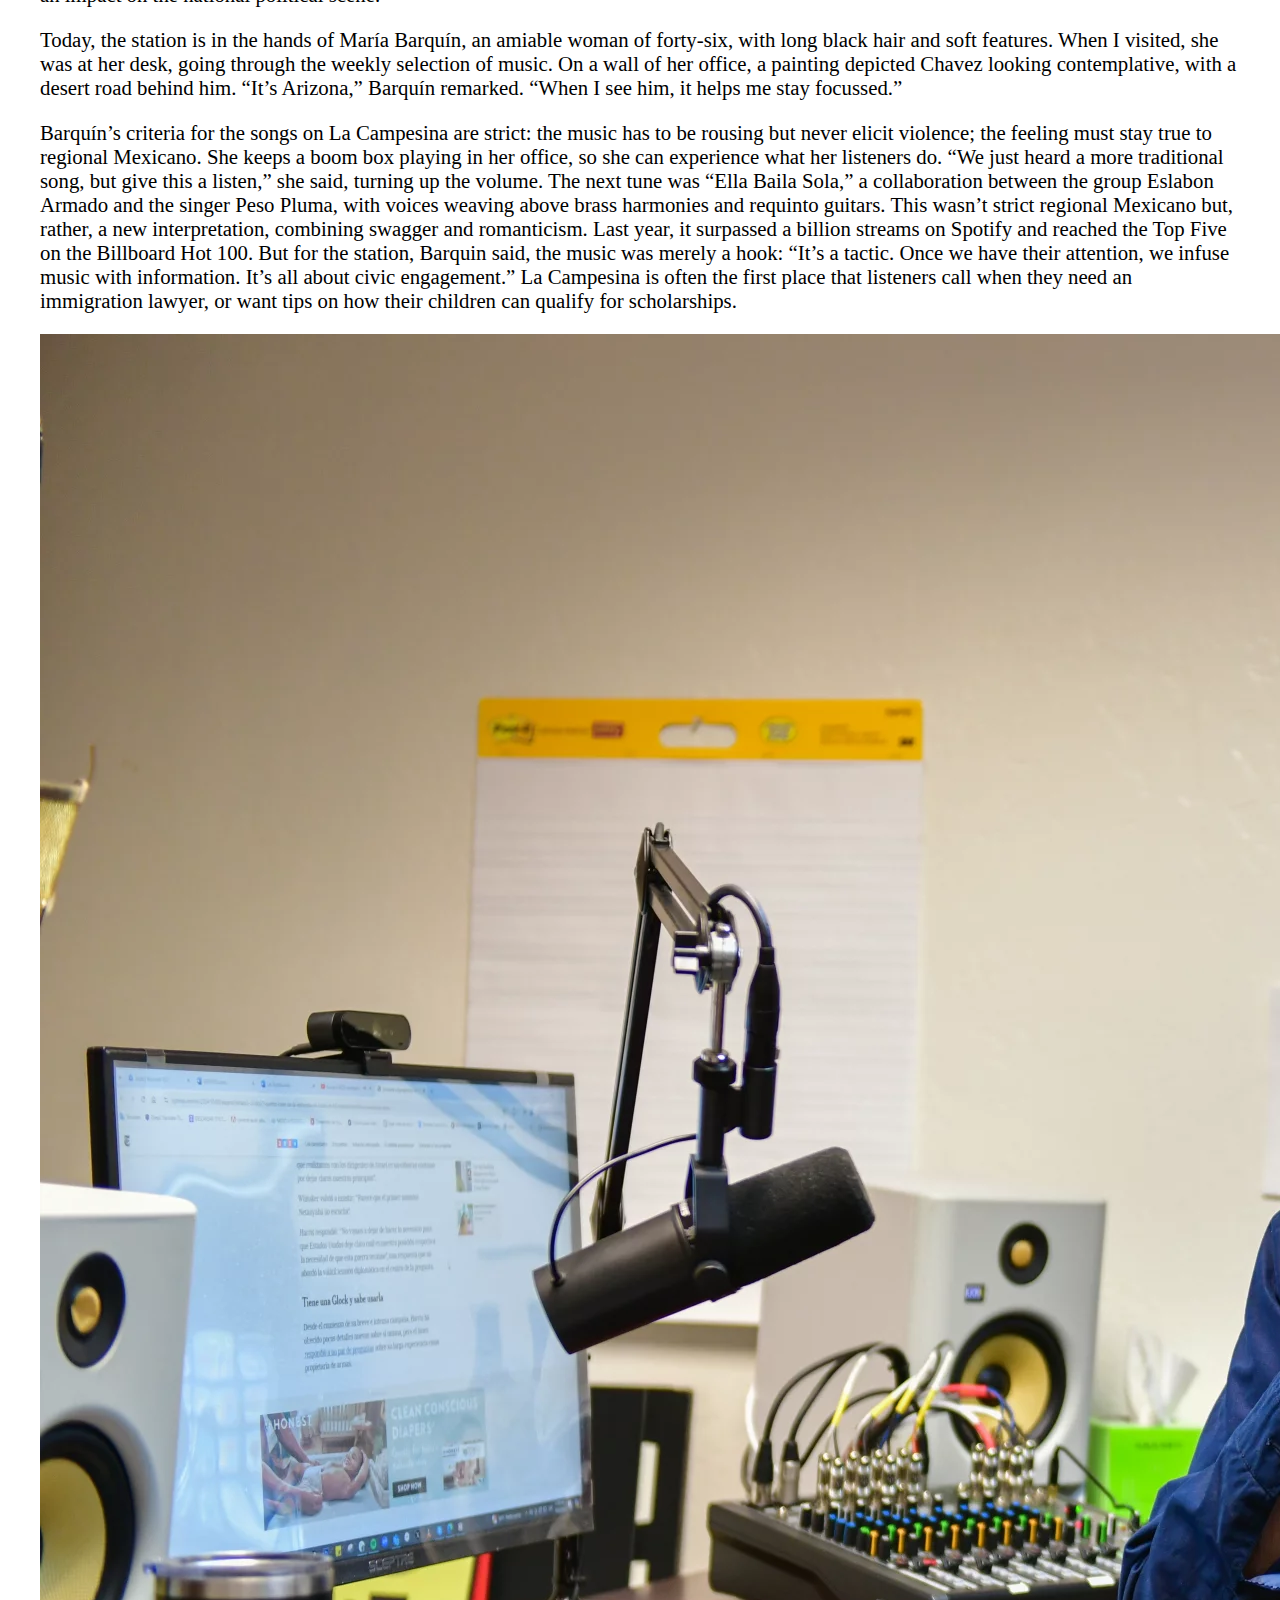
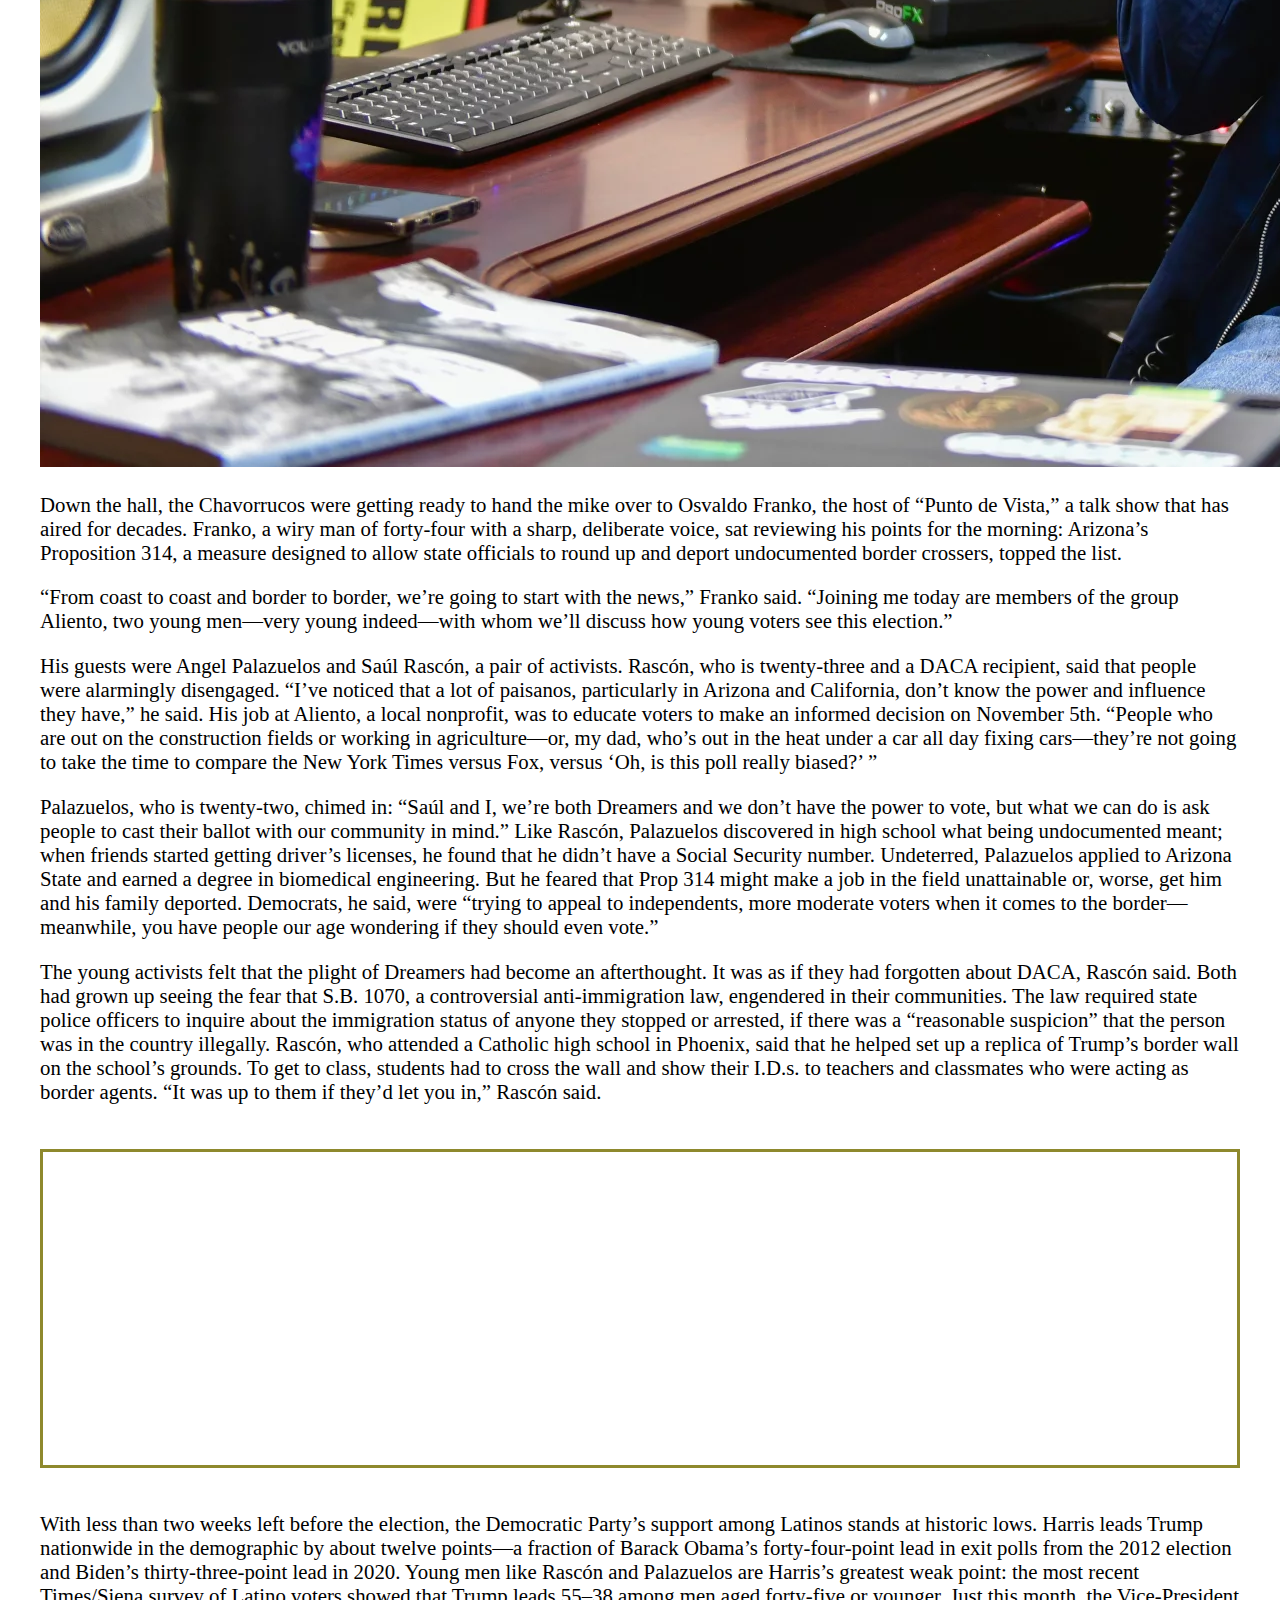
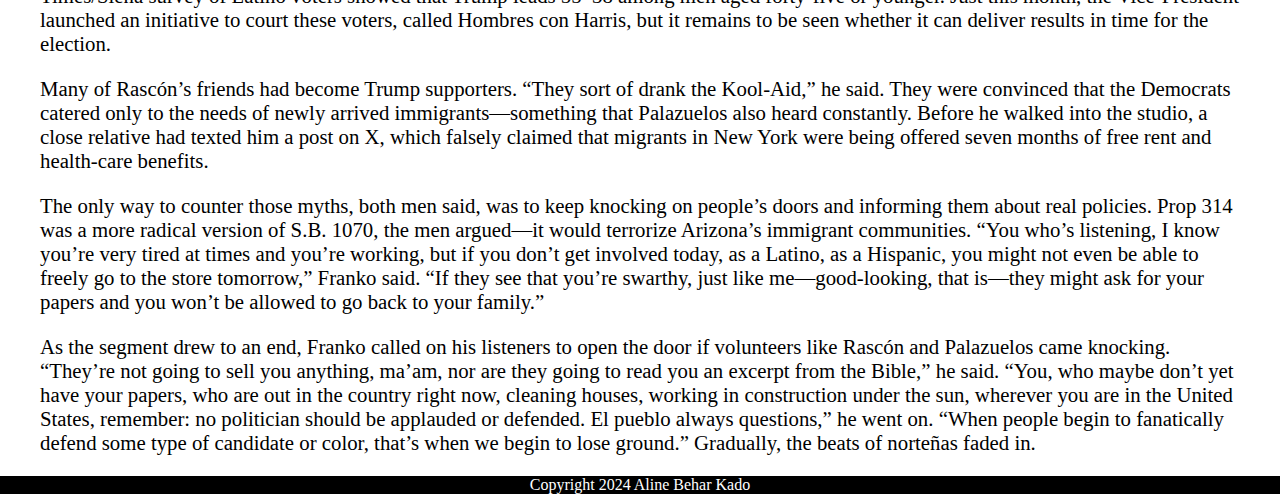
==== commit 9fb108c4: "multimedia" ====
--- a/multimedia_project/index.html
+++ b/multimedia_project/index.html
@@ -41,7 +41,7 @@
 <!--end navbar-->
 
 <div class="hero-container">
-    <img src="hero.webp" class="hero-image">
+    <img src="soundboard.webp" class="hero-image">
     <div class="overlay">
         <div class="hero-hed">The Radio Station That Latino Voters Trust</div>
         <div class="sub-hed">by Stephania Taladrid</div>
@@ -49,7 +49,10 @@
 </div>
 
 <!-- chapter start-->
-<div class="story">
+<div class="row">
+  <div class="col-md-3"></div>
+  <div class="col-md-6">
+      <div class="story">
     <p>One recent morning, Tony Arias and Idelfonso Armenta, the hosts of a popular show on the Arizona radio station La Campesina, invited their listeners to talk about the election. “Mi raza,” Arias said, leaning into the microphone. “Donald Trump or Kamala Harris? We want to hear from you.”</p>
     <p>Arias and Armenta’s show is called “Los Chavorrucos,” a play on the words “young geezers.” Armenta is a tall, heavyset man in his forties with a resonant baritone voice; Arias—three years younger, shorter, and thinner—sounds comically chirpy by comparison. From 6 A.M. to 10 A.M., the two supply banter, musical hits, and news to an audience of more than a hundred thousand Latino workers. The show sounds like a conversation among friends, but the audience is considerable enough to have caught President Joe Biden’s attention. Last year, during his reëlection campaign, he called in from the Oval Office and took questions about immigration, the economy, and disinformation.</p>
     <p>During the appearance, Biden made a characteristic effort at personal connection. “I’m looking at a statue of Cesar Chavez, who almost cost me an election in 1972,” he told the hosts. La Campesina, which broadcasts out of a red brick building in the Phoenix neighborhood of Eastlake Park, was founded by Cesar Chavez, in 1983. Arias and Armenta sit across from each other at a wooden desk built by one of Chavez’s younger brothers. The morning of my visit, Armenta was working the console, its needles bouncing to the sound of norteños, as Arias surveyed the responses coming in. “If we don’t air their audios,” Arias said, his eyes widening as he scrolled, “we get scolded.”</p> 
@@ -103,6 +106,11 @@
     <p>Before Chavez’s death, he had acquired a radio license in Phoenix. Back then, Arizona was a Republican stronghold, but Latinos were gaining political strength. To build influence, Paul realized that La Campesina needed to know who the station’s listeners were: their gender and their age, where they had come from, and how long they had been living in the United States. Volunteers stood outside churches and stores, doling out free CDs to whoever would answer a short questionnaire. The answers revealed that a majority of listeners were between the ages of twenty-five and forty-four—a new generation that had come to the U.S. after Chavez’s death. Most of them were men who worked in the fields, and spent their days listening to norteña music. La Campesina now had a road map. With Paul’s brother Anthony leading the expansion in Phoenix, the station worked to secure its presence in the region. “We figured if we can focus on Arizona and Nevada,” Paul said, “we can have an impact on the national political scene.”</p>
     <p>Today, the station is in the hands of María Barquín, an amiable woman of forty-six, with long black hair and soft features. When I visited, she was at her desk, going through the weekly selection of music. On a wall of her office, a painting depicted Chavez looking contemplative, with a desert road behind him. “It’s Arizona,” Barquín remarked. “When I see him, it helps me stay focussed.”</p>
     <p>Barquín’s criteria for the songs on La Campesina are strict: the music has to be rousing but never elicit violence; the feeling must stay true to regional Mexicano. She keeps a boom box playing in her office, so she can experience what her listeners do. “We just heard a more traditional song, but give this a listen,” she said, turning up the volume. The next tune was “Ella Baila Sola,” a collaboration between the group Eslabon Armado and the singer Peso Pluma, with voices weaving above brass harmonies and requinto guitars. This wasn’t strict regional Mexicano but, rather, a new interpretation, combining swagger and romanticism. Last year, it surpassed a billion streams on Spotify and reached the Top Five on the Billboard Hot 100. But for the station, Barquin said, the music was merely a hook: “It’s a tactic. Once we have their attention, we infuse music with information. It’s all about civic engagement.” La Campesina is often the first place that listeners call when they need an immigration lawyer, or want tips on how their children can qualify for scholarships.</p>
+    
+    <div class="image">
+      <img src="osvaldo.img">
+    </div>
+    
     <p>Down the hall, the Chavorrucos were getting ready to hand the mike over to Osvaldo Franko, the host of “Punto de Vista,” a talk show that has aired for decades. Franko, a wiry man of forty-four with a sharp, deliberate voice, sat reviewing his points for the morning: Arizona’s Proposition 314, a measure designed to allow state officials to round up and deport undocumented border crossers, topped the list.</p>
     <p>“From coast to coast and border to border, we’re going to start with the news,” Franko said. “Joining me today are members of the group Aliento, two young men—very young indeed—with whom we’ll discuss how young voters see this election.”</p>
     <p>His guests were Angel Palazuelos and Saúl Rascón, a pair of activists. Rascón, who is twenty-three and a DACA recipient, said that people were alarmingly disengaged. “I’ve noticed that a lot of paisanos, particularly in Arizona and California, don’t know the power and influence they have,” he said. His job at Aliento, a local nonprofit, was to educate voters to make an informed decision on November 5th. “People who are out on the construction fields or working in agriculture—or, my dad, who’s out in the heat under a car all day fixing cars—they’re not going to take the time to compare the New York Times versus Fox, versus ‘Oh, is this poll really biased?’ ”</p>
@@ -117,7 +125,10 @@
     <p>Many of Rascón’s friends had become Trump supporters. “They sort of drank the Kool-Aid,” he said. They were convinced that the Democrats catered only to the needs of newly arrived immigrants—something that Palazuelos also heard constantly. Before he walked into the studio, a close relative had texted him a post on X, which falsely claimed that migrants in New York were being offered seven months of free rent and health-care benefits.</p>
     <p>The only way to counter those myths, both men said, was to keep knocking on people’s doors and informing them about real policies. Prop 314 was a more radical version of S.B. 1070, the men argued—it would terrorize Arizona’s immigrant communities. “You who’s listening, I know you’re very tired at times and you’re working, but if you don’t get involved today, as a Latino, as a Hispanic, you might not even be able to freely go to the store tomorrow,” Franko said. “If they see that you’re swarthy, just like me—good-looking, that is—they might ask for your papers and you won’t be allowed to go back to your family.”</p>
     <p>As the segment drew to an end, Franko called on his listeners to open the door if volunteers like Rascón and Palazuelos came knocking. “They’re not going to sell you anything, ma’am, nor are they going to read you an excerpt from the Bible,” he said. “You, who maybe don’t yet have your papers, who are out in the country right now, cleaning houses, working in construction under the sun, wherever you are in the United States, remember: no politician should be applauded or defended. El pueblo always questions,” he went on. “When people begin to fanatically defend some type of candidate or color, that’s when we begin to lose ground.” Gradually, the beats of norteñas faded in. </p>
-</div>
+      </div>
+    <div class="col-md-3"></div>
+    </div>
+  </div>
 
 <!--footer-->
 <footer class="footer mt-auto py-3 bg-dark">
--- a/multimedia_project/stylesheet.css
+++ b/multimedia_project/stylesheet.css
@@ -1,5 +1,6 @@
 .navbar{
-    background:#FC97C1 !important;
+    background:#000 !important;
+    text-color: white;
 }
 
 .hero-container {
@@ -49,14 +50,18 @@
     width: 1200px;
     max-width: 100%;
     font-family: 'Times New Roman', Times, serif;
-    font-size: 14pt;
+    font-size: 1.3em;
 }
 
 .graphic{
     border:#8E892D, solid;
 }
 
+.image{
+    max-width: 100%;
+}
 .footer{
-    background-color: #FC97C1 !important; 
+    background-color: #000 !important; 
     text-align: center;
+    color: white;
 }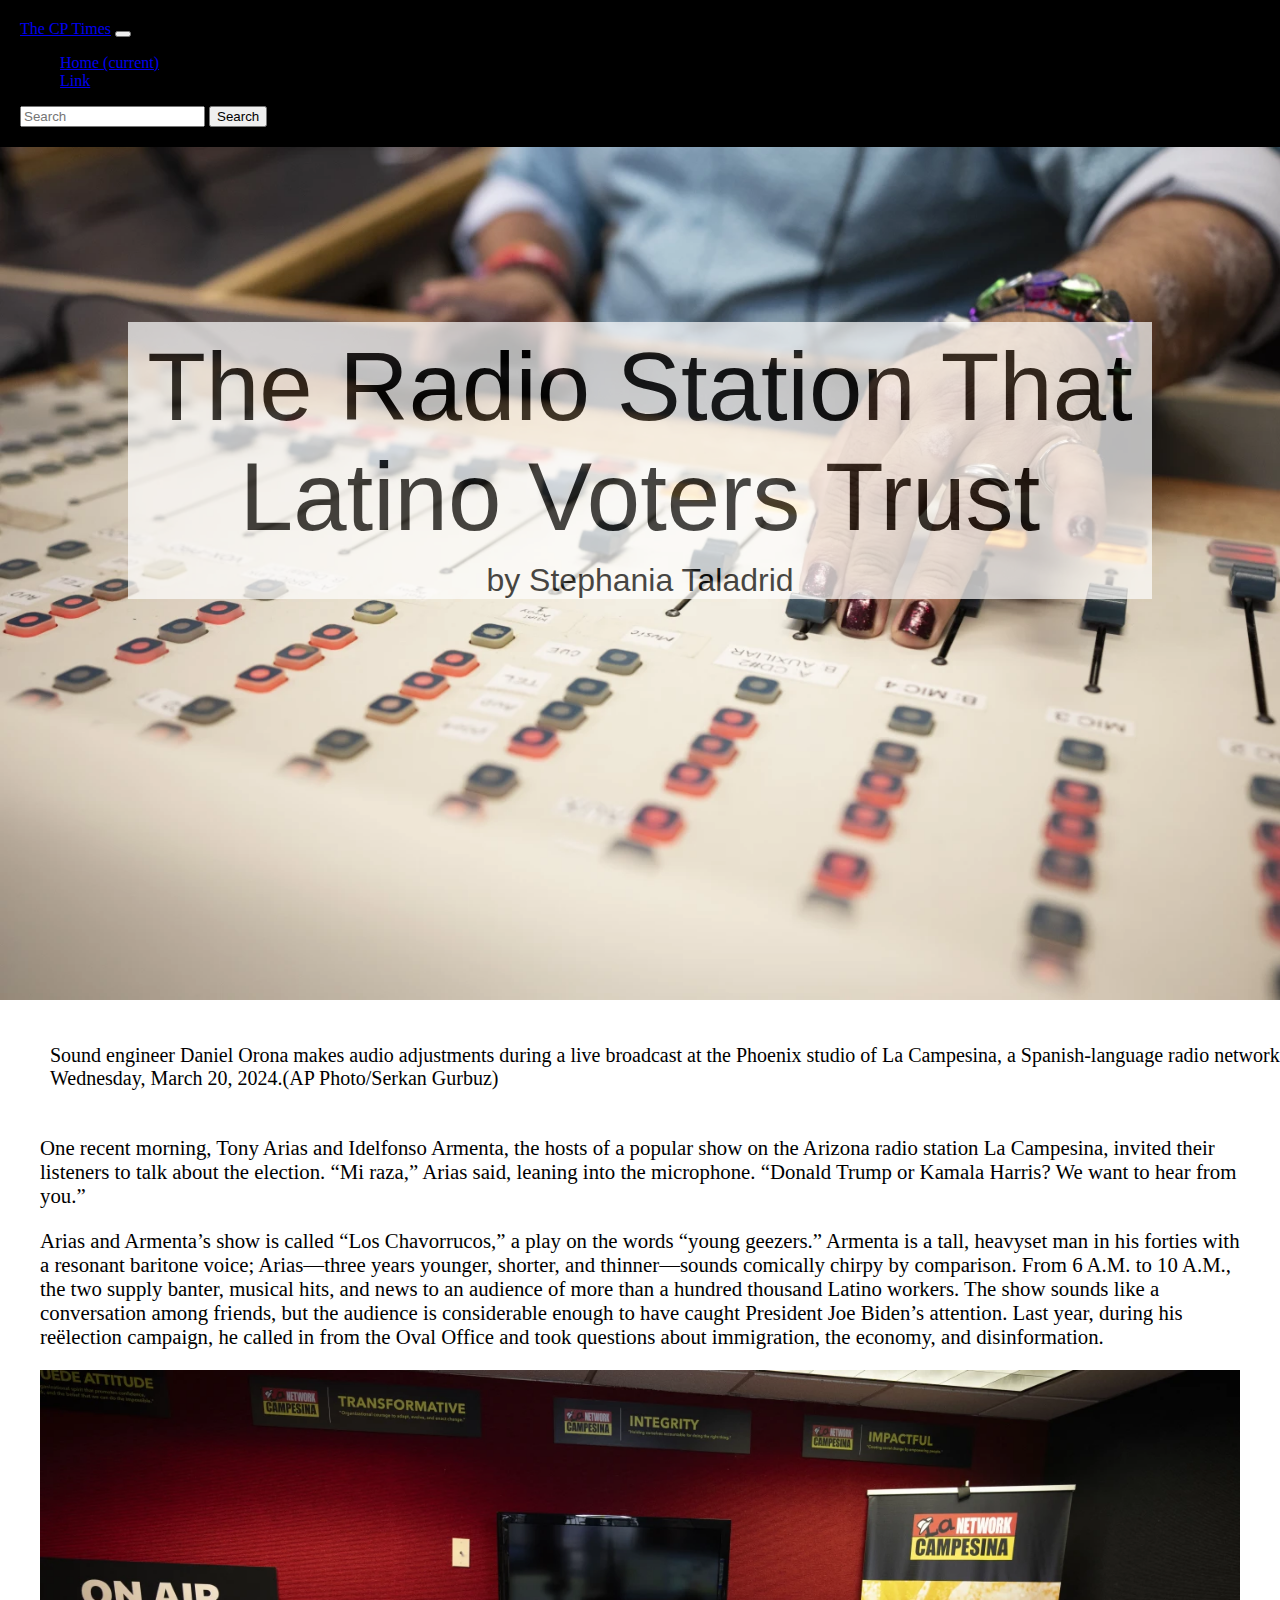
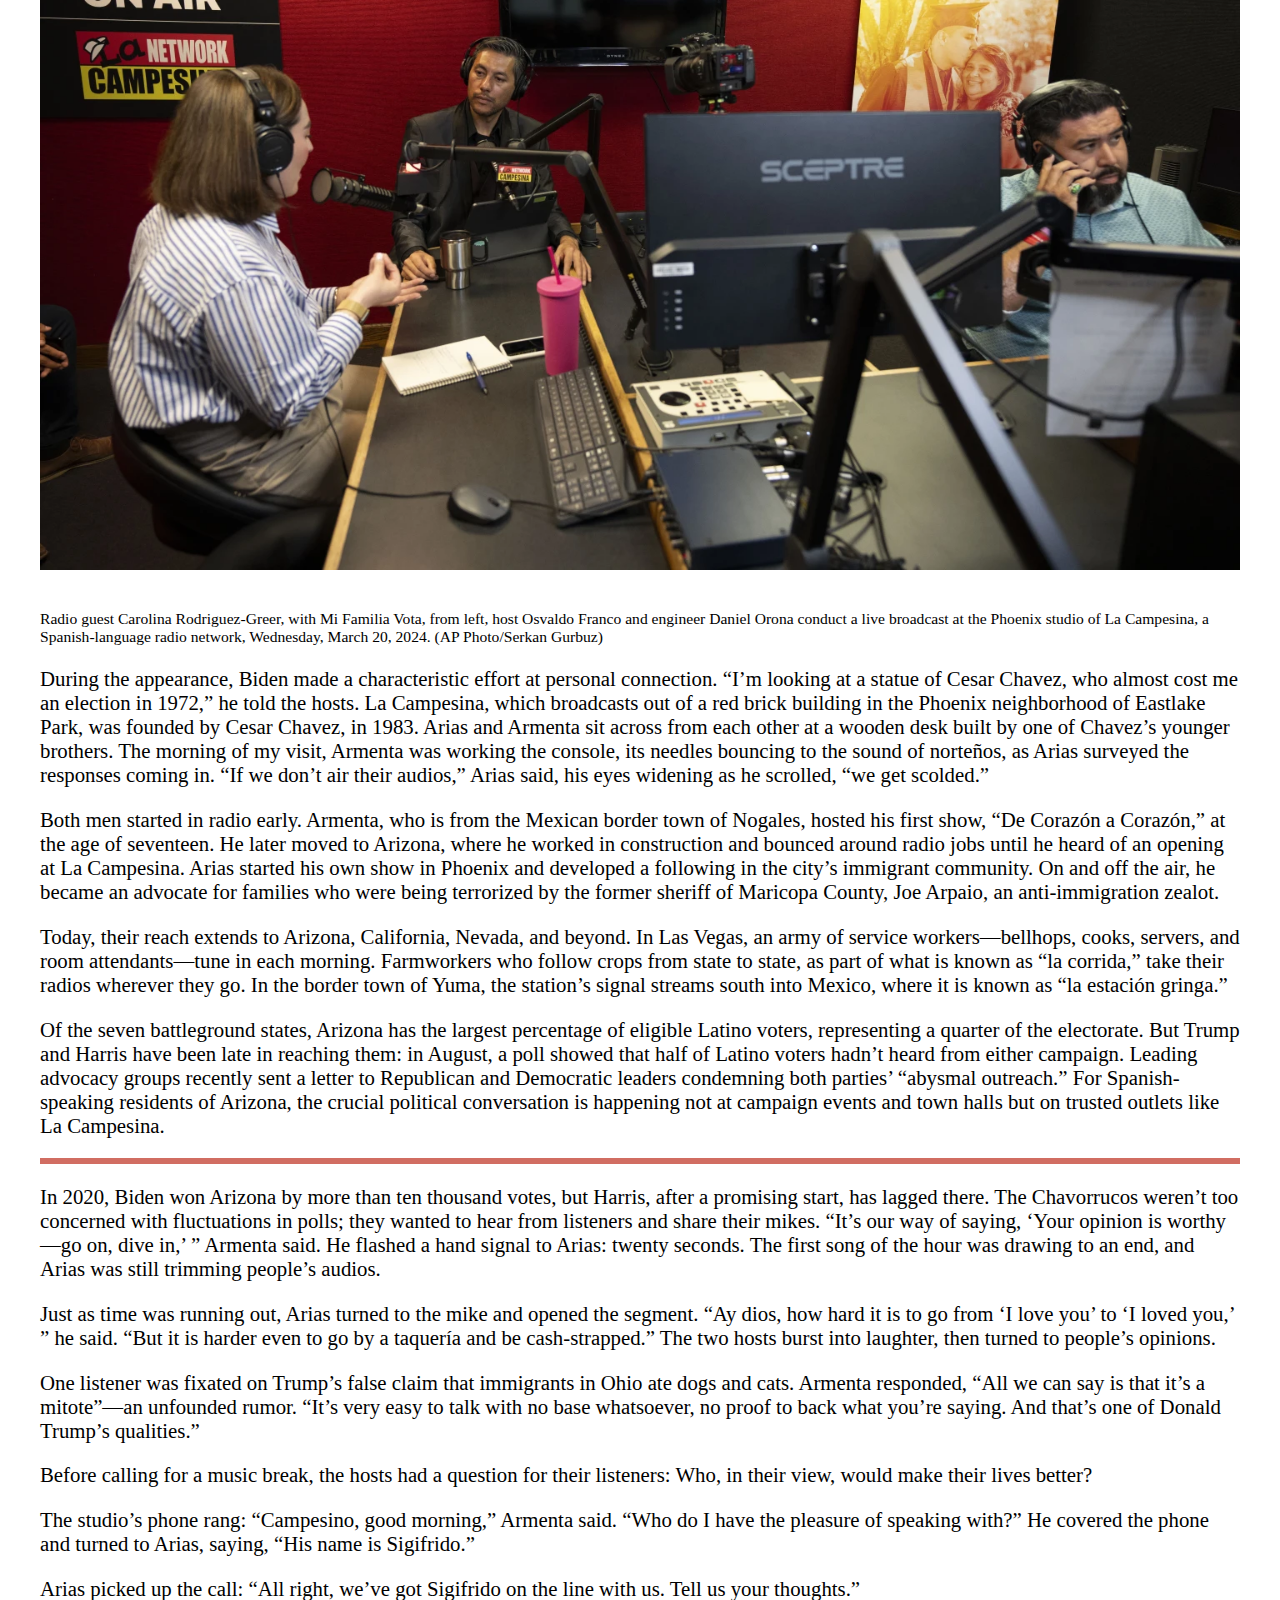
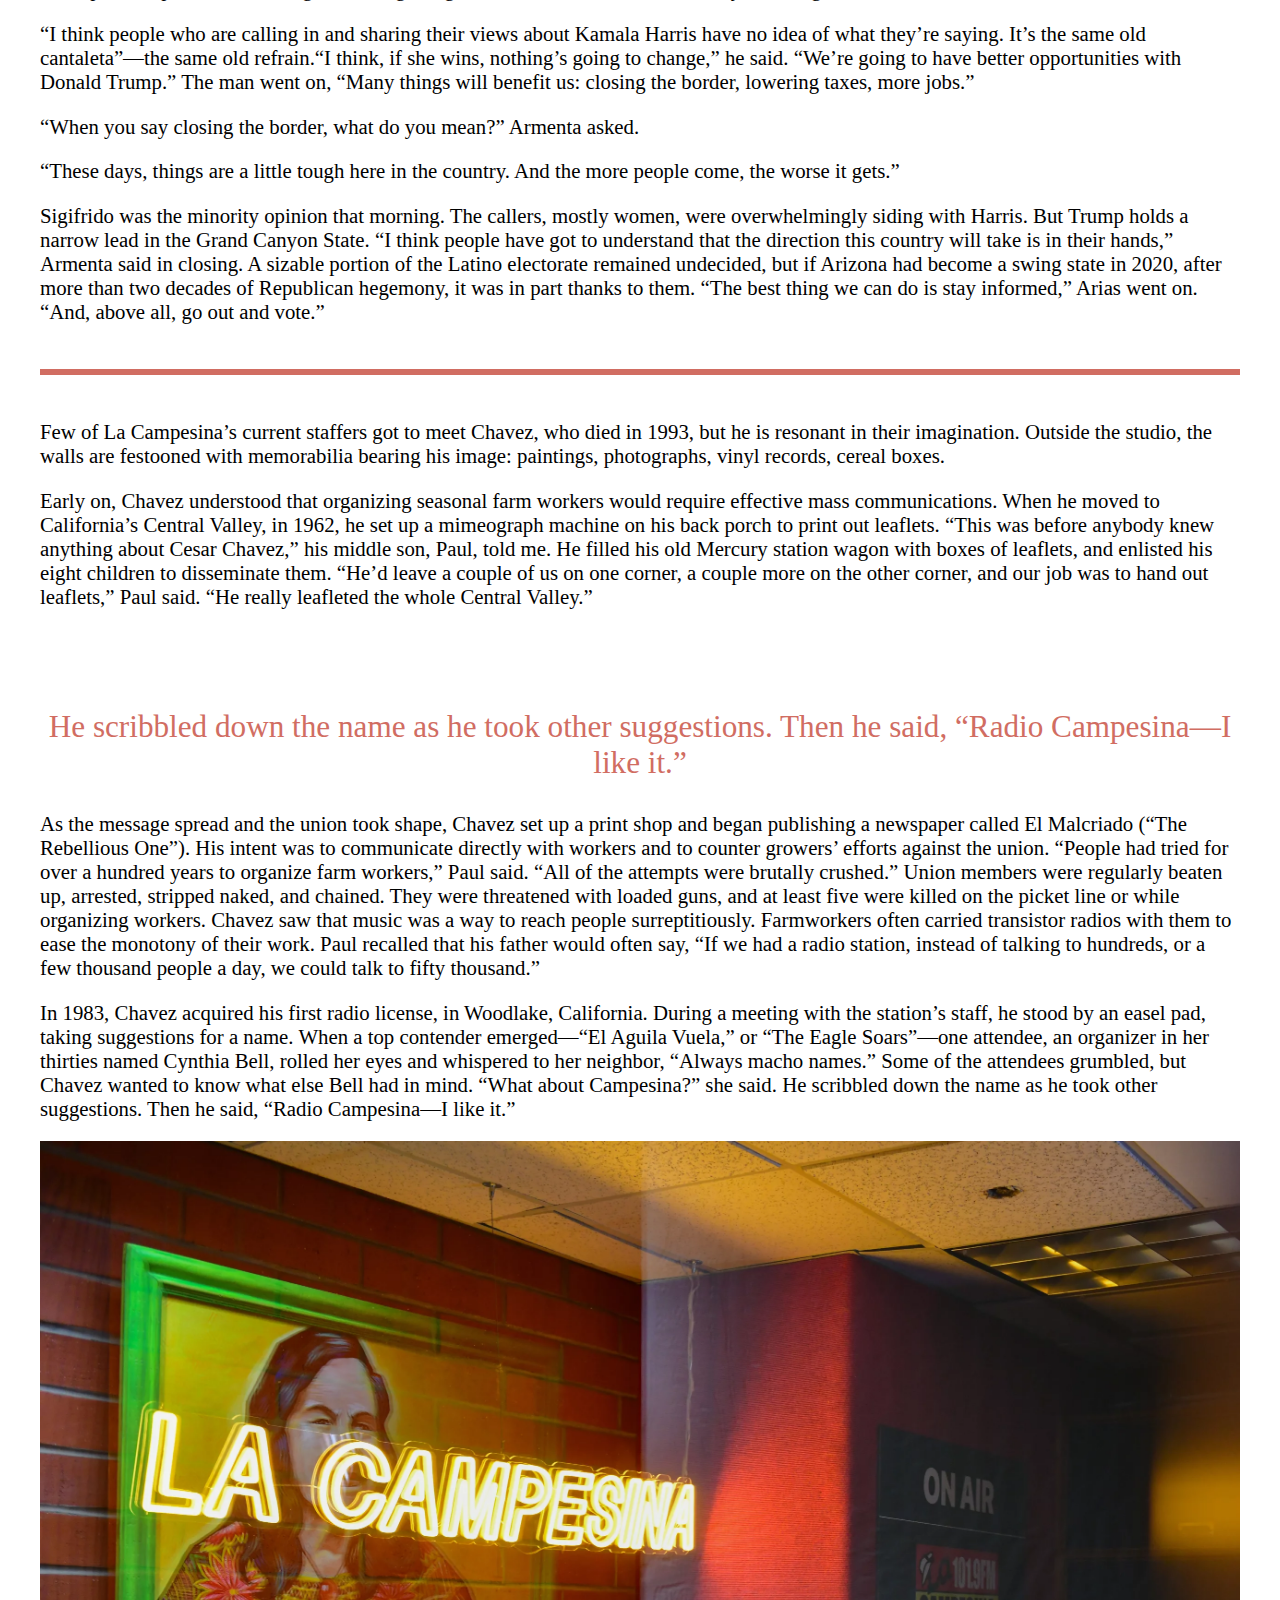
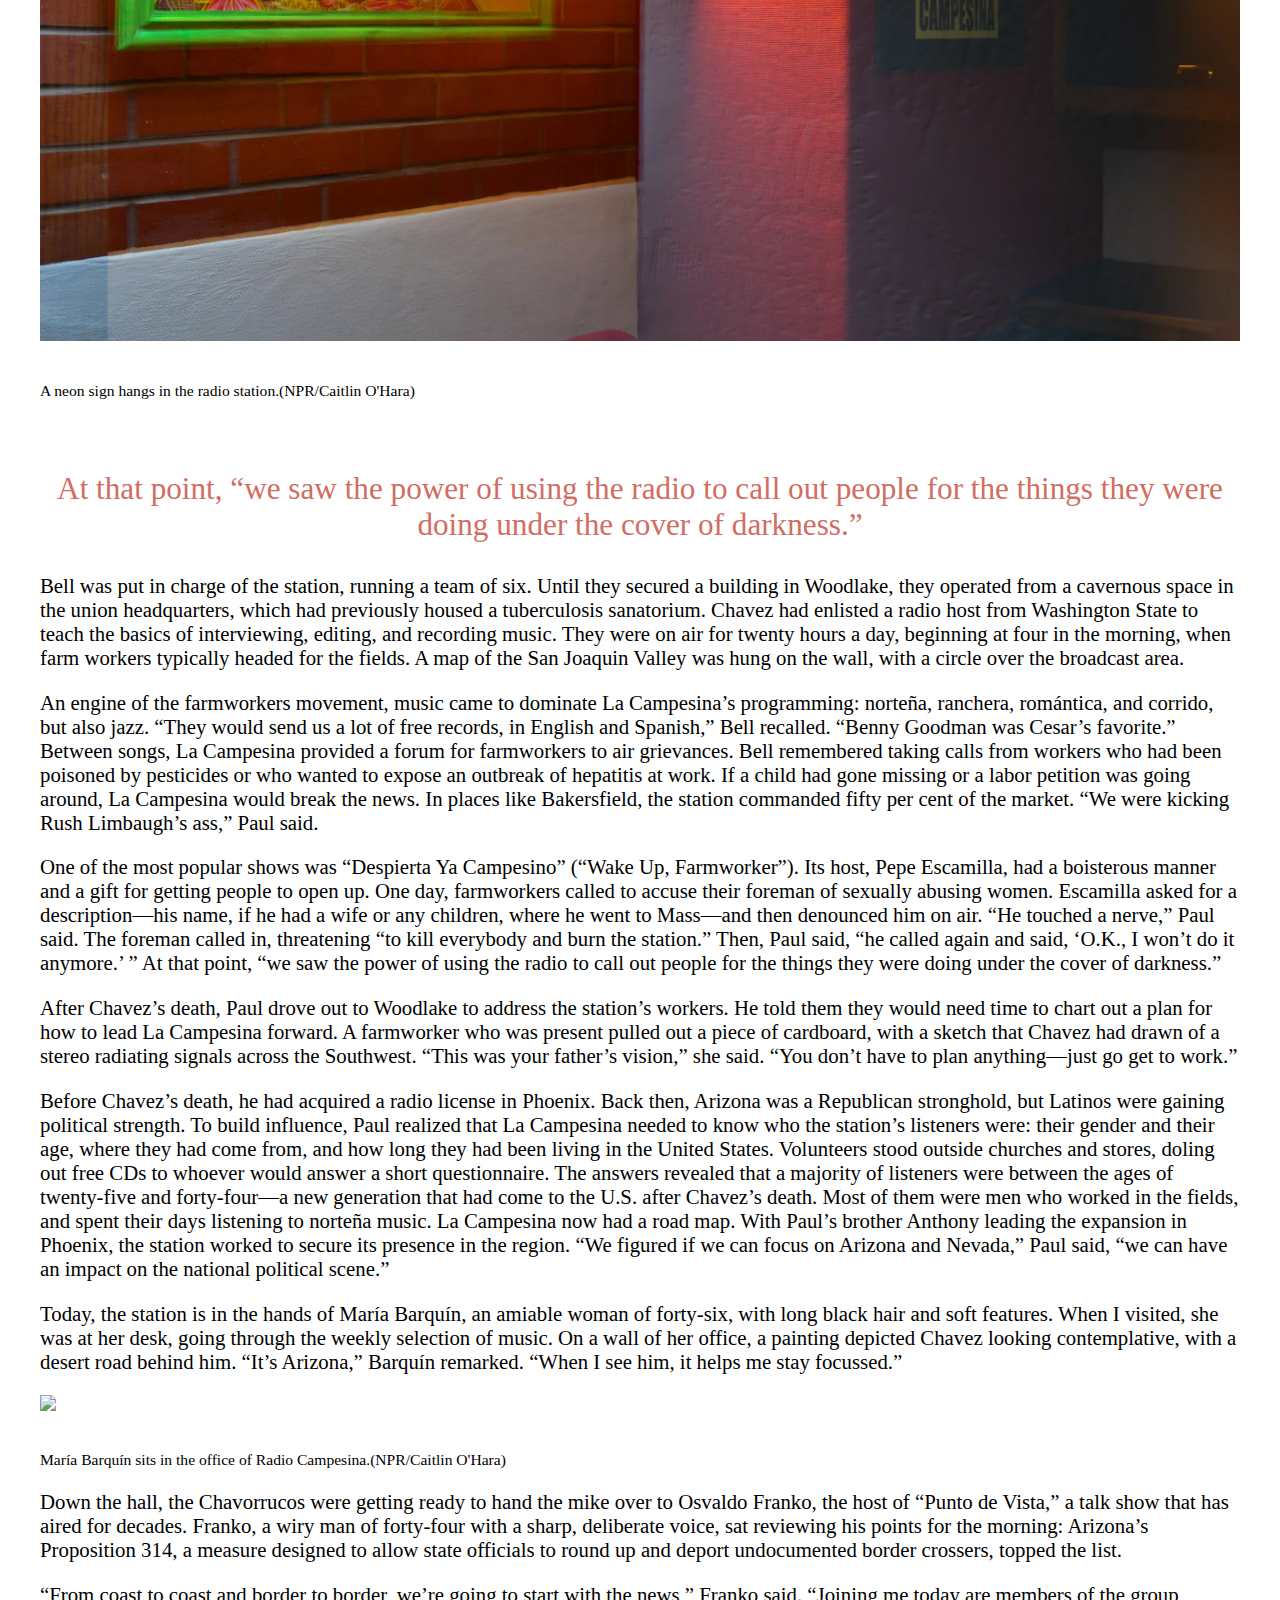
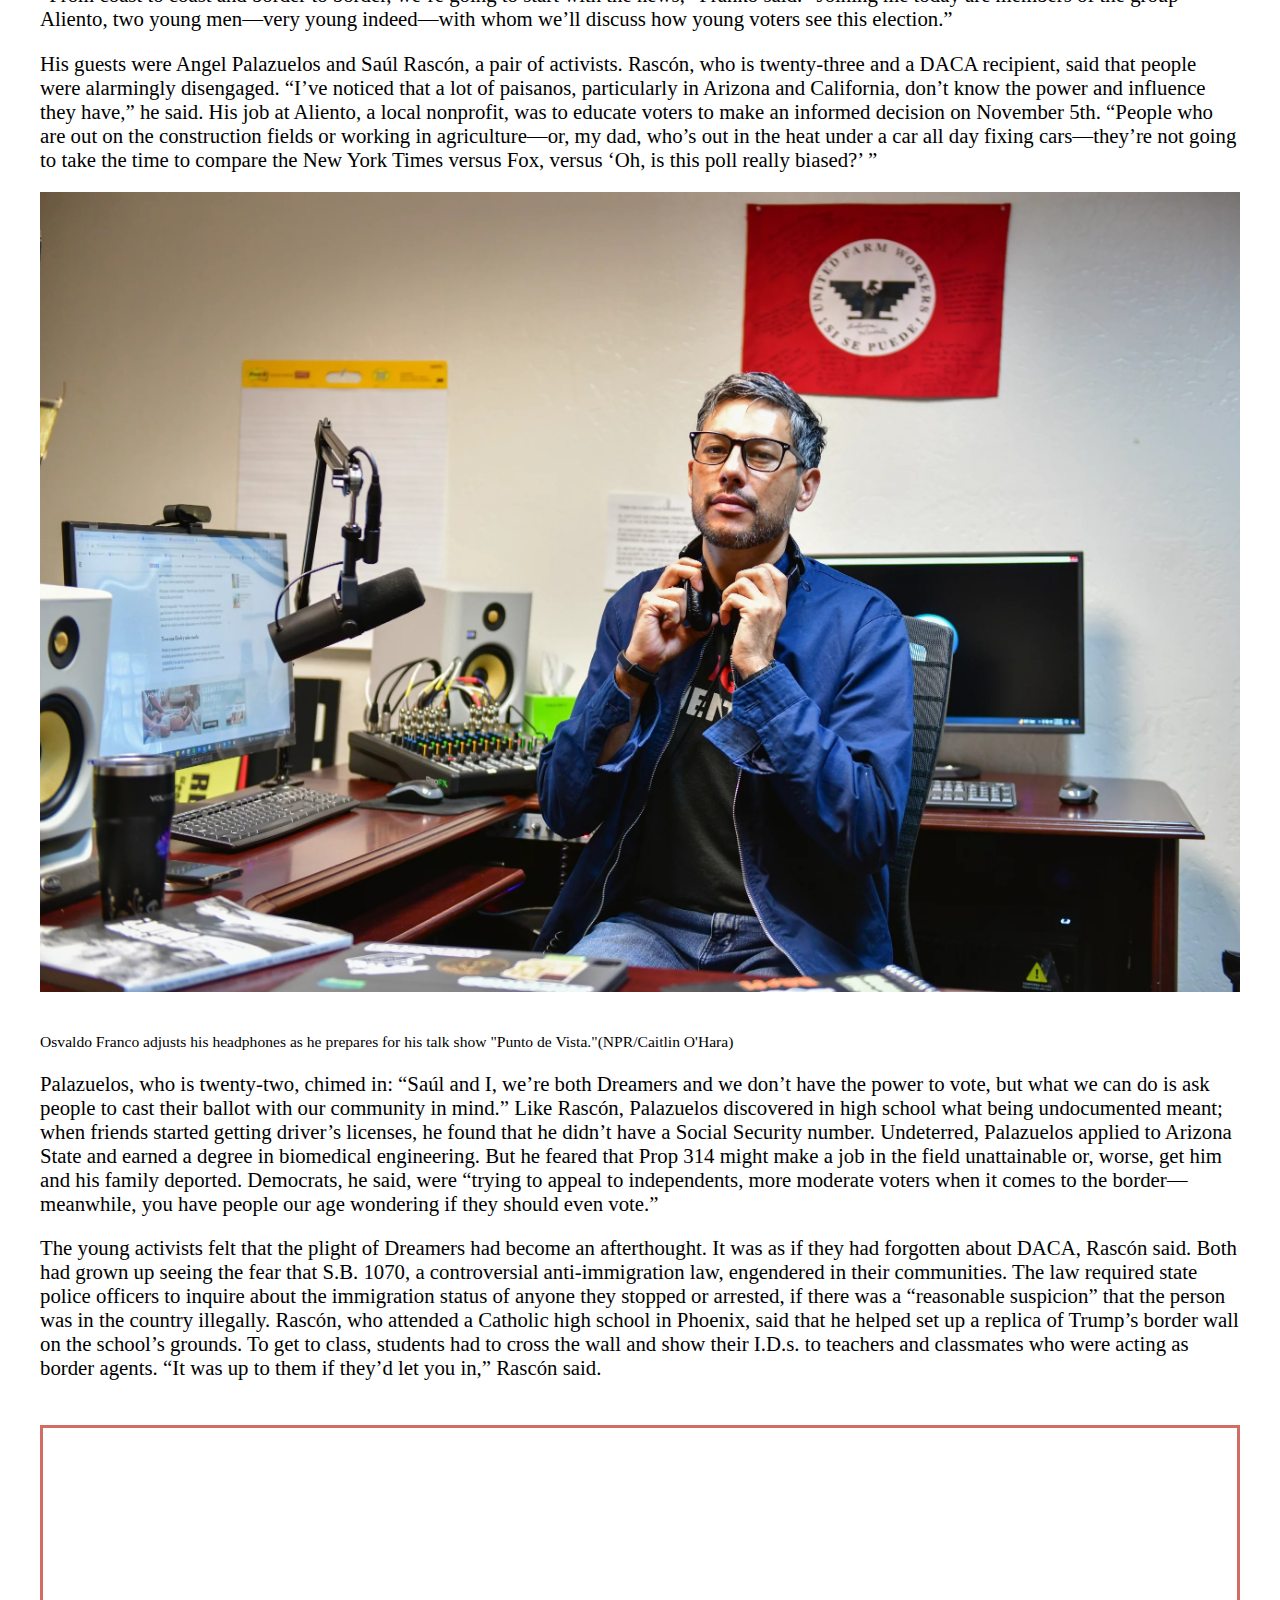
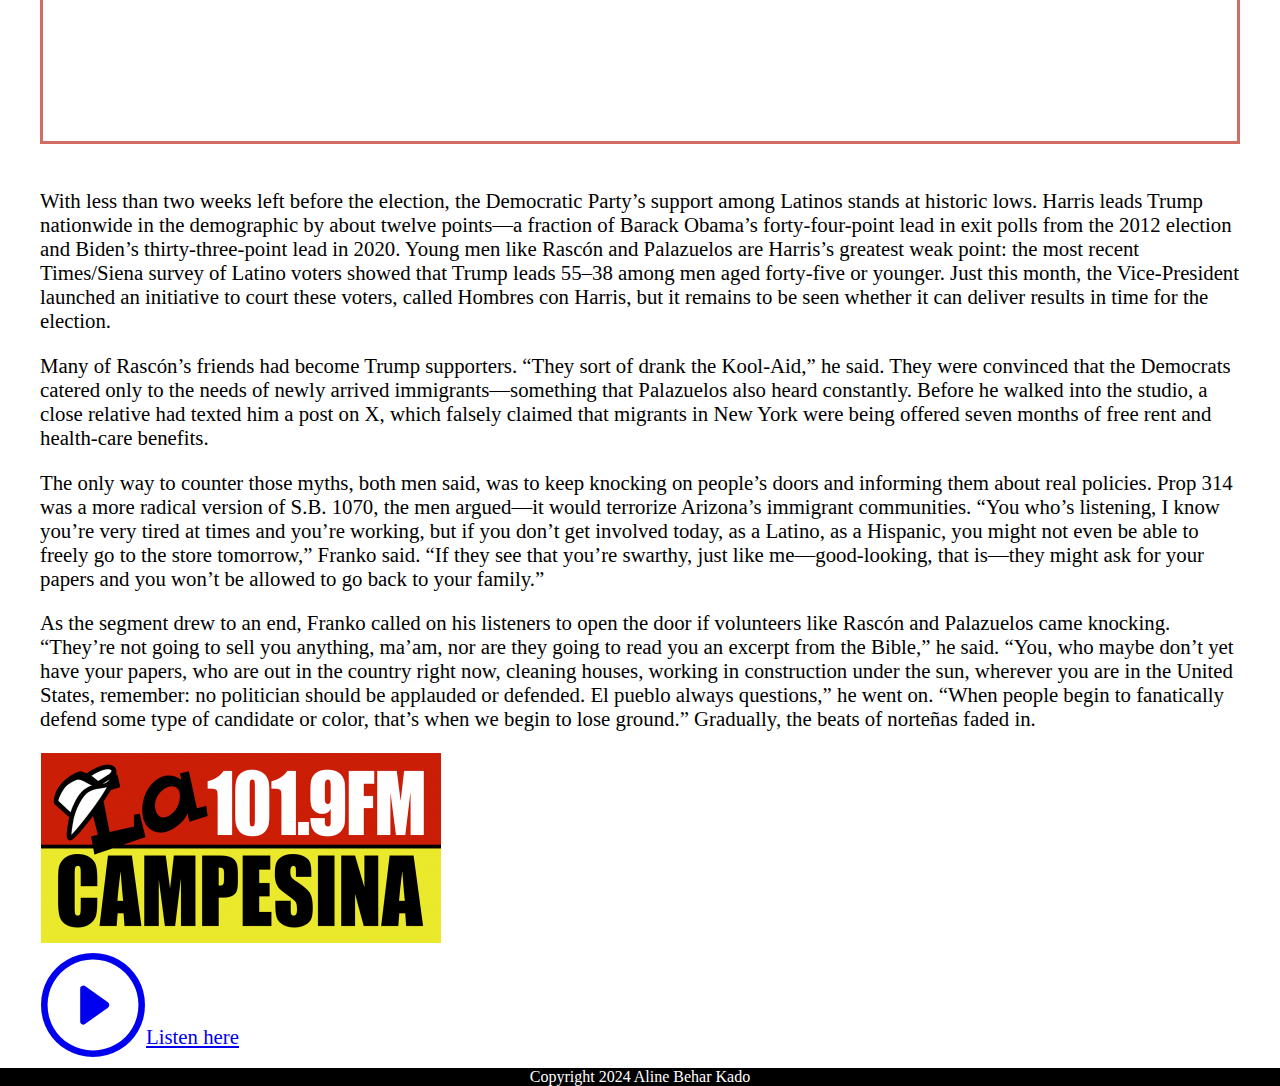
==== commit 07ec9d35: "multimedia project" ====
--- a/multimedia_project/index.html
+++ b/multimedia_project/index.html
@@ -12,13 +12,14 @@
 <script src="https://cdn.jsdelivr.net/npm/@popperjs/core@2.11.6/dist/umd/popper.min.js" integrity="sha384-oBqDVmMz4fnFO9gybmkQ6pYy6D/J1/QotM2ZyFh8u6lEuf+U4s2J5mxFz1x22Z57" crossorigin="anonymous"></script>
 <!--Stylsheet-->
 <link rel= "stylesheet" type="text/css" href="stylesheet.css">
+<link rel="stylesheet" href="https://cdn.jsdelivr.net/npm/bootstrap-icons@1.11.1/font/bootstrap-icons.css">
 
 </head>
 
 <body>
 <!--Navbar-->
-<nav class="navbar navbar-expand-lg">
-    <a class="navbar-brand" href="#">Navbar</a>
+<nav class="navbar navbar-dark navbar-expand-lg">
+    <a class="navbar-brand" href="#">The CP Times</a>
     <button class="navbar-toggler" type="button" data-bs-toggle="collapse" data-bs-target="#navbarSupportedContent" aria-controls="navbarSupportedContent" aria-expanded="false" aria-label="Toggle navigation">
       <span class="navbar-toggler-icon"></span>
     </button>
@@ -34,7 +35,7 @@
       </ul>
       <form class="d-flex">
         <input class="form-control me-2" type="search" placeholder="Search" aria-label="Search">
-        <button class="btn btn-outline-success" type="submit">Search</button>
+        <button class="btn btn-outline-light" type="submit">Search</button>
       </form>
     </div>
 </nav>
@@ -47,27 +48,24 @@
         <div class="sub-hed">by Stephania Taladrid</div>
     </div>    
 </div>
-
-<!-- chapter start-->
+<p class="caption-hero">Sound engineer Daniel Orona makes audio adjustments during a live broadcast at the Phoenix studio of La Campesina, a Spanish-language radio network, Wednesday, March 20, 2024.(AP Photo/Serkan Gurbuz)</p>
 <div class="row">
   <div class="col-md-3"></div>
   <div class="col-md-6">
       <div class="story">
     <p>One recent morning, Tony Arias and Idelfonso Armenta, the hosts of a popular show on the Arizona radio station La Campesina, invited their listeners to talk about the election. “Mi raza,” Arias said, leaning into the microphone. “Donald Trump or Kamala Harris? We want to hear from you.”</p>
     <p>Arias and Armenta’s show is called “Los Chavorrucos,” a play on the words “young geezers.” Armenta is a tall, heavyset man in his forties with a resonant baritone voice; Arias—three years younger, shorter, and thinner—sounds comically chirpy by comparison. From 6 A.M. to 10 A.M., the two supply banter, musical hits, and news to an audience of more than a hundred thousand Latino workers. The show sounds like a conversation among friends, but the audience is considerable enough to have caught President Joe Biden’s attention. Last year, during his reëlection campaign, he called in from the Oval Office and took questions about immigration, the economy, and disinformation.</p>
+    <img src="radio.jpg" class="image">
+    <p class="caption">Radio guest Carolina Rodriguez-Greer, with Mi Familia Vota, from left, host Osvaldo Franco and engineer Daniel Orona conduct a live broadcast at the Phoenix studio of La Campesina, a Spanish-language radio network, Wednesday, March 20, 2024. (AP Photo/Serkan Gurbuz)</p>
     <p>During the appearance, Biden made a characteristic effort at personal connection. “I’m looking at a statue of Cesar Chavez, who almost cost me an election in 1972,” he told the hosts. La Campesina, which broadcasts out of a red brick building in the Phoenix neighborhood of Eastlake Park, was founded by Cesar Chavez, in 1983. Arias and Armenta sit across from each other at a wooden desk built by one of Chavez’s younger brothers. The morning of my visit, Armenta was working the console, its needles bouncing to the sound of norteños, as Arias surveyed the responses coming in. “If we don’t air their audios,” Arias said, his eyes widening as he scrolled, “we get scolded.”</p> 
     <p>Both men started in radio early. Armenta, who is from the Mexican border town of Nogales, hosted his first show, “De Corazón a Corazón,” at the age of seventeen. He later moved to Arizona, where he worked in construction and bounced around radio jobs until he heard of an opening at La Campesina. Arias started his own show in Phoenix and developed a following in the city’s immigrant community. On and off the air, he became an advocate for families who were being terrorized by the former sheriff of Maricopa County, Joe Arpaio, an anti-immigration zealot.</p> 
-    <div class="row">
-        <div class="col-md-6">
-         <p>Today, their reach extends to Arizona, California, Nevada, and beyond. In Las Vegas, an army of service workers—bellhops, cooks, servers, and room attendants—tune in each morning. Farmworkers who follow crops from state to state, as part of what is known as “la corrida,” take their radios wherever they go. In the border town of Yuma, the station’s signal streams south into Mexico, where it is known as “la estación gringa.”</p>
-         <p>Of the seven battleground states, Arizona has the largest percentage of eligible Latino voters, representing a quarter of the electorate. But Trump and Harris have been late in reaching them: in August, a poll showed that half of Latino voters hadn’t heard from either campaign. Leading advocacy groups recently sent a letter to Republican and Democratic leaders condemning both parties’ “abysmal outreach.” For Spanish-speaking residents of Arizona, the crucial political conversation is happening not at campaign events and town halls but on trusted outlets like La Campesina.</p>
-        </div>
-        <div class="col-md-6">
-            <div class="graphic">
-            <div class="flourish-embed flourish-chart" data-src="visualisation/20572548"><script src="https://public.flourish.studio/resources/embed.js"></script><noscript><img src="https://public.flourish.studio/visualisation/20572548/thumbnail" width="100%" alt="chart visualization" /></noscript></div>
-            </div>
-        </div>
+    <p>Today, their reach extends to Arizona, California, Nevada, and beyond. In Las Vegas, an army of service workers—bellhops, cooks, servers, and room attendants—tune in each morning. Farmworkers who follow crops from state to state, as part of what is known as “la corrida,” take their radios wherever they go. In the border town of Yuma, the station’s signal streams south into Mexico, where it is known as “la estación gringa.”</p>
+    <p>Of the seven battleground states, Arizona has the largest percentage of eligible Latino voters, representing a quarter of the electorate. But Trump and Harris have been late in reaching them: in August, a poll showed that half of Latino voters hadn’t heard from either campaign. Leading advocacy groups recently sent a letter to Republican and Democratic leaders condemning both parties’ “abysmal outreach.” For Spanish-speaking residents of Arizona, the crucial political conversation is happening not at campaign events and town halls but on trusted outlets like La Campesina.</p>
+    
+    <div class="graphic">
+      <div class="flourish-embed flourish-chart" data-src="visualisation/20572548"><script src="https://public.flourish.studio/resources/embed.js"></script><noscript><img src="https://public.flourish.studio/visualisation/20572548/thumbnail" width="100%" alt="chart visualization" /></noscript></div>
     </div>
+
     <p>In 2020, Biden won Arizona by more than ten thousand votes, but Harris, after a promising start, has lagged there. The Chavorrucos weren’t too concerned with fluctuations in polls; they wanted to hear from listeners and share their mikes. “It’s our way of saying, ‘Your opinion is worthy—go on, dive in,’ ” Armenta said. He flashed a hand signal to Arias: twenty seconds. The first song of the hour was drawing to an end, and Arias was still trimming people’s audios.</p>
     <p>Just as time was running out, Arias turned to the mike and opened the segment. “Ay dios, how hard it is to go from ‘I love you’ to ‘I loved you,’ ” he said. “But it is harder even to go by a taquería and be cash-strapped.” The two hosts burst into laughter, then turned to people’s opinions.</p>
     <p>One listener was fixated on Trump’s false claim that immigrants in Ohio ate dogs and cats. Armenta responded, “All we can say is that it’s a mitote”—an unfounded rumor. “It’s very easy to talk with no base whatsoever, no proof to back what you’re saying. And that’s one of Donald Trump’s qualities.”</p>
@@ -84,40 +82,45 @@
     </div>
     <br>
     <p>Few of La Campesina’s current staffers got to meet Chavez, who died in 1993, but he is resonant in their imagination. Outside the studio, the walls are festooned with memorabilia bearing his image: paintings, photographs, vinyl records, cereal boxes.</p>
-    <p>Early on, Chavez understood that organizing seasonal farm workers would require effective mass communications. When he moved to California’s Central Valley, in 1962, he set up a mimeograph machine on his back porch to print out leaflets. “This was before anybody knew anything about Cesar Chavez,” his middle son, Paul, told me. He filled his old Mercury station wagon with boxes of leaflets, and enlisted his eight children to disseminate them. “He’d leave a couple of us on one corner, a couple more on the other corner, and our job was to hand out leaflets,” Paul said. “He really leafleted the whole Central Valley.”</p>
-    <p>In 2020, Biden won Arizona by more than ten thousand votes, but Harris, after a promising start, has lagged there. The Chavorrucos weren’t too concerned with fluctuations in polls; they wanted to hear from listeners and share their mikes. “It’s our way of saying, ‘Your opinion is worthy—go on, dive in,’ ” Armenta said. He flashed a hand signal to Arias: twenty seconds. The first song of the hour was drawing to an end, and Arias was still trimming people’s audios.</p>
-    <p>Just as time was running out, Arias turned to the mike and opened the segment. “Ay dios, how hard it is to go from ‘I love you’ to ‘I loved you,’ ” he said. “But it is harder even to go by a taquería and be cash-strapped.” The two hosts burst into laughter, then turned to people’s opinions.</p>
-    <p>One listener was fixated on Trump’s false claim that immigrants in Ohio ate dogs and cats. Armenta responded, “All we can say is that it’s a mitote”—an unfounded rumor. “It’s very easy to talk with no base whatsoever, no proof to back what you’re saying. And that’s one of Donald Trump’s qualities.”</p>
-    <p>Before calling for a music break, the hosts had a question for their listeners: Who, in their view, would make their lives better?</p>
-    <p>The studio’s phone rang: “Campesino, good morning,” Armenta said. “Who do I have the pleasure of speaking with?” He covered the phone and turned to Arias, saying, “His name is Sigifrido.”</p>
-    <p>Arias picked up the call: “All right, we’ve got Sigifrido on the line with us. Tell us your thoughts.”</p>
-    <p>“I think people who are calling in and sharing their views about Kamala Harris have no idea of what they’re saying. It’s the same old cantaleta”—the same old refrain.“I think, if she wins, nothing’s going to change,” he said. “We’re going to have better opportunities with Donald Trump.” The man went on, “Many things will benefit us: closing the border, lowering taxes, more jobs.”</p>
-    <p>“When you say closing the border, what do you mean?” Armenta asked.</p>
-    <p>“These days, things are a little tough here in the country. And the more people come, the worse it gets.”</p>
-    <p>Sigifrido was the minority opinion that morning. The callers, mostly women, were overwhelmingly siding with Harris. But Trump holds a narrow lead in the Grand Canyon State. “I think people have got to understand that the direction this country will take is in their hands,” Armenta said in closing. A sizable portion of the Latino electorate remained undecided, but if Arizona had become a swing state in 2020, after more than two decades of Republican hegemony, it was in part thanks to them. “The best thing we can do is stay informed,” Arias went on. “And, above all, go out and vote.”</p>
-    <p>Few of La Campesina’s current staffers got to meet Chavez, who died in 1993, but he is resonant in their imagination. Outside the studio, the walls are festooned with memorabilia bearing his image: paintings, photographs, vinyl records, cereal boxes.</p>
-    <p>Early on, Chavez understood that organizing seasonal farm workers would require effective mass communications. When he moved to California’s Central Valley, in 1962, he set up a mimeograph machine on his back porch to print out leaflets. “This was before anybody knew anything about Cesar Chavez,” his middle son, Paul, told me. He filled his old Mercury station wagon with boxes of leaflets, and enlisted his eight children to disseminate them. “He’d leave a couple of us on one corner, a couple more on the other corner, and our job was to hand out leaflets,” Paul said. “He really leafleted the whole Central Valley.”</p>
+    <div class="row">
+      <div class="col-md-7">
+         <p>Early on, Chavez understood that organizing seasonal farm workers would require effective mass communications. When he moved to California’s Central Valley, in 1962, he set up a mimeograph machine on his back porch to print out leaflets. “This was before anybody knew anything about Cesar Chavez,” his middle son, Paul, told me. He filled his old Mercury station wagon with boxes of leaflets, and enlisted his eight children to disseminate them. “He’d leave a couple of us on one corner, a couple more on the other corner, and our job was to hand out leaflets,” Paul said. “He really leafleted the whole Central Valley.”</p>
+      </div>
+      <div class="col-md-5">
+      <br><br>
+       <p class="pullquote">He scribbled down the name as he took other suggestions. Then he said, “Radio Campesina—I like it.”</p>
+      </div>
+    </div>
     <p>As the message spread and the union took shape, Chavez set up a print shop and began publishing a newspaper called El Malcriado (“The Rebellious One”). His intent was to communicate directly with workers and to counter growers’ efforts against the union. “People had tried for over a hundred years to organize farm workers,” Paul said. “All of the attempts were brutally crushed.” Union members were regularly beaten up, arrested, stripped naked, and chained. They were threatened with loaded guns, and at least five were killed on the picket line or while organizing workers. Chavez saw that music was a way to reach people surreptitiously. Farmworkers often carried transistor radios with them to ease the monotony of their work. Paul recalled that his father would often say, “If we had a radio station, instead of talking to hundreds, or a few thousand people a day, we could talk to fifty thousand.”</p>
     <p>In 1983, Chavez acquired his first radio license, in Woodlake, California. During a meeting with the station’s staff, he stood by an easel pad, taking suggestions for a name. When a top contender emerged—“El Aguila Vuela,” or “The Eagle Soars”—one attendee, an organizer in her thirties named Cynthia Bell, rolled her eyes and whispered to her neighbor, “Always macho names.” Some of the attendees grumbled, but Chavez wanted to know what else Bell had in mind. “What about Campesina?” she said. He scribbled down the name as he took other suggestions. Then he said, “Radio Campesina—I like it.”</p>
-    <p>Bell was put in charge of the station, running a team of six. Until they secured a building in Woodlake, they operated from a cavernous space in the union headquarters, which had previously housed a tuberculosis sanatorium. Chavez had enlisted a radio host from Washington State to teach the basics of interviewing, editing, and recording music. They were on air for twenty hours a day, beginning at four in the morning, when farm workers typically headed for the fields. A map of the San Joaquin Valley was hung on the wall, with a circle over the broadcast area.</p>
+    <img src="lacampesina.jpg" class="image">
+    <p class="caption">A neon sign hangs in the radio station.(NPR/Caitlin O'Hara)</p>
+    <div class="row">
+      <div class="col-md-5">
+        <br>
+        <p class="pullquote">At that point, “we saw the power of using the radio to call out people for the things they were doing under the cover of darkness.”</p>
+      </div>
+      <div class="col-md-7">
+      <p>Bell was put in charge of the station, running a team of six. Until they secured a building in Woodlake, they operated from a cavernous space in the union headquarters, which had previously housed a tuberculosis sanatorium. Chavez had enlisted a radio host from Washington State to teach the basics of interviewing, editing, and recording music. They were on air for twenty hours a day, beginning at four in the morning, when farm workers typically headed for the fields. A map of the San Joaquin Valley was hung on the wall, with a circle over the broadcast area.</p>
+      </div>
+    </div>
     <p>An engine of the farmworkers movement, music came to dominate La Campesina’s programming: norteña, ranchera, romántica, and corrido, but also jazz. “They would send us a lot of free records, in English and Spanish,” Bell recalled. “Benny Goodman was Cesar’s favorite.” Between songs, La Campesina provided a forum for farmworkers to air grievances. Bell remembered taking calls from workers who had been poisoned by pesticides or who wanted to expose an outbreak of hepatitis at work. If a child had gone missing or a labor petition was going around, La Campesina would break the news. In places like Bakersfield, the station commanded fifty per cent of the market. “We were kicking Rush Limbaugh’s ass,” Paul said.</p>
     <p>One of the most popular shows was “Despierta Ya Campesino” (“Wake Up, Farmworker”). Its host, Pepe Escamilla, had a boisterous manner and a gift for getting people to open up. One day, farmworkers called to accuse their foreman of sexually abusing women. Escamilla asked for a description—his name, if he had a wife or any children, where he went to Mass—and then denounced him on air. “He touched a nerve,” Paul said. The foreman called in, threatening “to kill everybody and burn the station.” Then, Paul said, “he called again and said, ‘O.K., I won’t do it anymore.’ ” At that point, “we saw the power of using the radio to call out people for the things they were doing under the cover of darkness.”</p>
     <p>After Chavez’s death, Paul drove out to Woodlake to address the station’s workers. He told them they would need time to chart out a plan for how to lead La Campesina forward. A farmworker who was present pulled out a piece of cardboard, with a sketch that Chavez had drawn of a stereo radiating signals across the Southwest. “This was your father’s vision,” she said. “You don’t have to plan anything—just go get to work.”</p>
     <p>Before Chavez’s death, he had acquired a radio license in Phoenix. Back then, Arizona was a Republican stronghold, but Latinos were gaining political strength. To build influence, Paul realized that La Campesina needed to know who the station’s listeners were: their gender and their age, where they had come from, and how long they had been living in the United States. Volunteers stood outside churches and stores, doling out free CDs to whoever would answer a short questionnaire. The answers revealed that a majority of listeners were between the ages of twenty-five and forty-four—a new generation that had come to the U.S. after Chavez’s death. Most of them were men who worked in the fields, and spent their days listening to norteña music. La Campesina now had a road map. With Paul’s brother Anthony leading the expansion in Phoenix, the station worked to secure its presence in the region. “We figured if we can focus on Arizona and Nevada,” Paul said, “we can have an impact on the national political scene.”</p>
+    
     <p>Today, the station is in the hands of María Barquín, an amiable woman of forty-six, with long black hair and soft features. When I visited, she was at her desk, going through the weekly selection of music. On a wall of her office, a painting depicted Chavez looking contemplative, with a desert road behind him. “It’s Arizona,” Barquín remarked. “When I see him, it helps me stay focussed.”</p>
-    <p>Barquín’s criteria for the songs on La Campesina are strict: the music has to be rousing but never elicit violence; the feeling must stay true to regional Mexicano. She keeps a boom box playing in her office, so she can experience what her listeners do. “We just heard a more traditional song, but give this a listen,” she said, turning up the volume. The next tune was “Ella Baila Sola,” a collaboration between the group Eslabon Armado and the singer Peso Pluma, with voices weaving above brass harmonies and requinto guitars. This wasn’t strict regional Mexicano but, rather, a new interpretation, combining swagger and romanticism. Last year, it surpassed a billion streams on Spotify and reached the Top Five on the Billboard Hot 100. But for the station, Barquin said, the music was merely a hook: “It’s a tactic. Once we have their attention, we infuse music with information. It’s all about civic engagement.” La Campesina is often the first place that listeners call when they need an immigration lawyer, or want tips on how their children can qualify for scholarships.</p>
-    
-    <div class="image">
-      <img src="osvaldo.img">
-    </div>
-    
+    <img src="barquín.jpeg" class="image">
+    <p class="caption">María Barquín sits in the office of Radio Campesina.(NPR/Caitlin O'Hara)</p>
     <p>Down the hall, the Chavorrucos were getting ready to hand the mike over to Osvaldo Franko, the host of “Punto de Vista,” a talk show that has aired for decades. Franko, a wiry man of forty-four with a sharp, deliberate voice, sat reviewing his points for the morning: Arizona’s Proposition 314, a measure designed to allow state officials to round up and deport undocumented border crossers, topped the list.</p>
     <p>“From coast to coast and border to border, we’re going to start with the news,” Franko said. “Joining me today are members of the group Aliento, two young men—very young indeed—with whom we’ll discuss how young voters see this election.”</p>
     <p>His guests were Angel Palazuelos and Saúl Rascón, a pair of activists. Rascón, who is twenty-three and a DACA recipient, said that people were alarmingly disengaged. “I’ve noticed that a lot of paisanos, particularly in Arizona and California, don’t know the power and influence they have,” he said. His job at Aliento, a local nonprofit, was to educate voters to make an informed decision on November 5th. “People who are out on the construction fields or working in agriculture—or, my dad, who’s out in the heat under a car all day fixing cars—they’re not going to take the time to compare the New York Times versus Fox, versus ‘Oh, is this poll really biased?’ ”</p>
+    <img src="osvaldo.jpg" class="image">
+    <p class="caption">Osvaldo Franco adjusts his headphones as he prepares for his talk show "Punto de Vista."(NPR/Caitlin O'Hara)</p>
     <p>Palazuelos, who is twenty-two, chimed in: “Saúl and I, we’re both Dreamers and we don’t have the power to vote, but what we can do is ask people to cast their ballot with our community in mind.” Like Rascón, Palazuelos discovered in high school what being undocumented meant; when friends started getting driver’s licenses, he found that he didn’t have a Social Security number. Undeterred, Palazuelos applied to Arizona State and earned a degree in biomedical engineering. But he feared that Prop 314 might make a job in the field unattainable or, worse, get him and his family deported. Democrats, he said, were “trying to appeal to independents, more moderate voters when it comes to the border—meanwhile, you have people our age wondering if they should even vote.”</p>
     <p>The young activists felt that the plight of Dreamers had become an afterthought. It was as if they had forgotten about DACA, Rascón said. Both had grown up seeing the fear that S.B. 1070, a controversial anti-immigration law, engendered in their communities. The law required state police officers to inquire about the immigration status of anyone they stopped or arrested, if there was a “reasonable suspicion” that the person was in the country illegally. Rascón, who attended a Catholic high school in Phoenix, said that he helped set up a replica of Trump’s border wall on the school’s grounds. To get to class, students had to cross the wall and show their I.D.s. to teachers and classmates who were acting as border agents. “It was up to them if they’d let you in,” Rascón said.</p>
     <br>
-    <div class="graphic">
+    <div class="pie graphic">
         <div style="min-height:313px" id="datawrapper-vis-MOEvn"><script type="text/javascript" defer src="https://datawrapper.dwcdn.net/MOEvn/embed.js" charset="utf-8" data-target="#datawrapper-vis-MOEvn"></script><noscript><img src="https://datawrapper.dwcdn.net/MOEvn/full.png" alt="" /></noscript></div>
     </div>
     <br>
@@ -125,6 +128,13 @@
     <p>Many of Rascón’s friends had become Trump supporters. “They sort of drank the Kool-Aid,” he said. They were convinced that the Democrats catered only to the needs of newly arrived immigrants—something that Palazuelos also heard constantly. Before he walked into the studio, a close relative had texted him a post on X, which falsely claimed that migrants in New York were being offered seven months of free rent and health-care benefits.</p>
     <p>The only way to counter those myths, both men said, was to keep knocking on people’s doors and informing them about real policies. Prop 314 was a more radical version of S.B. 1070, the men argued—it would terrorize Arizona’s immigrant communities. “You who’s listening, I know you’re very tired at times and you’re working, but if you don’t get involved today, as a Latino, as a Hispanic, you might not even be able to freely go to the store tomorrow,” Franko said. “If they see that you’re swarthy, just like me—good-looking, that is—they might ask for your papers and you won’t be allowed to go back to your family.”</p>
     <p>As the segment drew to an end, Franko called on his listeners to open the door if volunteers like Rascón and Palazuelos came knocking. “They’re not going to sell you anything, ma’am, nor are they going to read you an excerpt from the Bible,” he said. “You, who maybe don’t yet have your papers, who are out in the country right now, cleaning houses, working in construction under the sun, wherever you are in the United States, remember: no politician should be applauded or defended. El pueblo always questions,” he went on. “When people begin to fanatically defend some type of candidate or color, that’s when we begin to lose ground.” Gradually, the beats of norteñas faded in. </p>
+      <div class="row">
+        <div class="col-md-8">
+        <img src="logo.png" class="logo">
+        </div>
+      <div class="col-md-2">
+       <a href="https://campesina.com/escucha/" target= "new"><i class="bi bi-play-circle"></i>Listen here</a>
+      </div>
       </div>
     <div class="col-md-3"></div>
     </div>
--- a/multimedia_project/stylesheet.css
+++ b/multimedia_project/stylesheet.css
@@ -1,6 +1,8 @@
 .navbar{
-    background:#000 !important;
-    text-color: white;
+    background:black;
+    color:#000;
+    font-family: American Typewriter, serif;
+    padding: 20px;
 }
 
 .hero-container {
@@ -18,9 +20,11 @@
     position:absolute;
     width: 80%;
     top: 30%;
+    min-width: 50%;
     background: #fff;
     opacity: .7;
-    margin-left:200px;
+    top: 20%; 
+    left: 10%;
 }
 
 .hero-hed{
@@ -30,6 +34,7 @@
     font-family: Baskerville, sans-serif;
     color: #000;
     opacity: 1;
+    min-width: 20%;
 }
 
 .sub-hed{
@@ -39,10 +44,34 @@
     font-family: Baskerville, sans-serif;
     color: #000;
     opacity: 1;
+    min-width: 20%;
 }
 
 body{
     margin: 0 auto;
+}
+
+.image{
+    width: 100%;
+    padding-bottom: 20px;
+}
+.caption-hero{
+    width:100%;
+    padding:0px 50px 25px 50px;
+    font-family: 'Times New Roman', Times, serif;
+    font-size: 1.25em;
+}
+
+.caption{
+    font-family: 'Times New Roman', Times, serif;
+    font-size: .75em;
+}
+
+.pullquote{
+    font-family: 'Times New Roman', Times, serif;
+    font-size: 1.5em;
+    color:#D16D62;
+    text-align: center;
 }
 
 .story{
@@ -54,14 +83,41 @@
 }
 
 .graphic{
-    border:#8E892D, solid;
+    border:#D16D62, solid;
 }
 
-.image{
-    max-width: 100%;
+.pie graphic{
+    padding: 20px;
+    border:#D16D62, solid;
+    width: 20px;
+    max-width: 150px;
+    float: left;
 }
+.logo{
+    padding: 20px;
+    max-width: 900px;
+    padding: 1px;
+}
+.bi{
+    font-size: 5em;
+    max-width: 900px;
+    padding: 1px;
+}
+
 .footer{
     background-color: #000 !important; 
     text-align: center;
     color: white;
-}+}
+@media(max-width:900px) {
+    p{
+        padding-left:20px;
+        padding-right: 20px;
+    }
+    .hero-hed{
+        font-size: 4em;
+    }
+    .sub-hed{
+        font-size: 1em;
+    }
+}
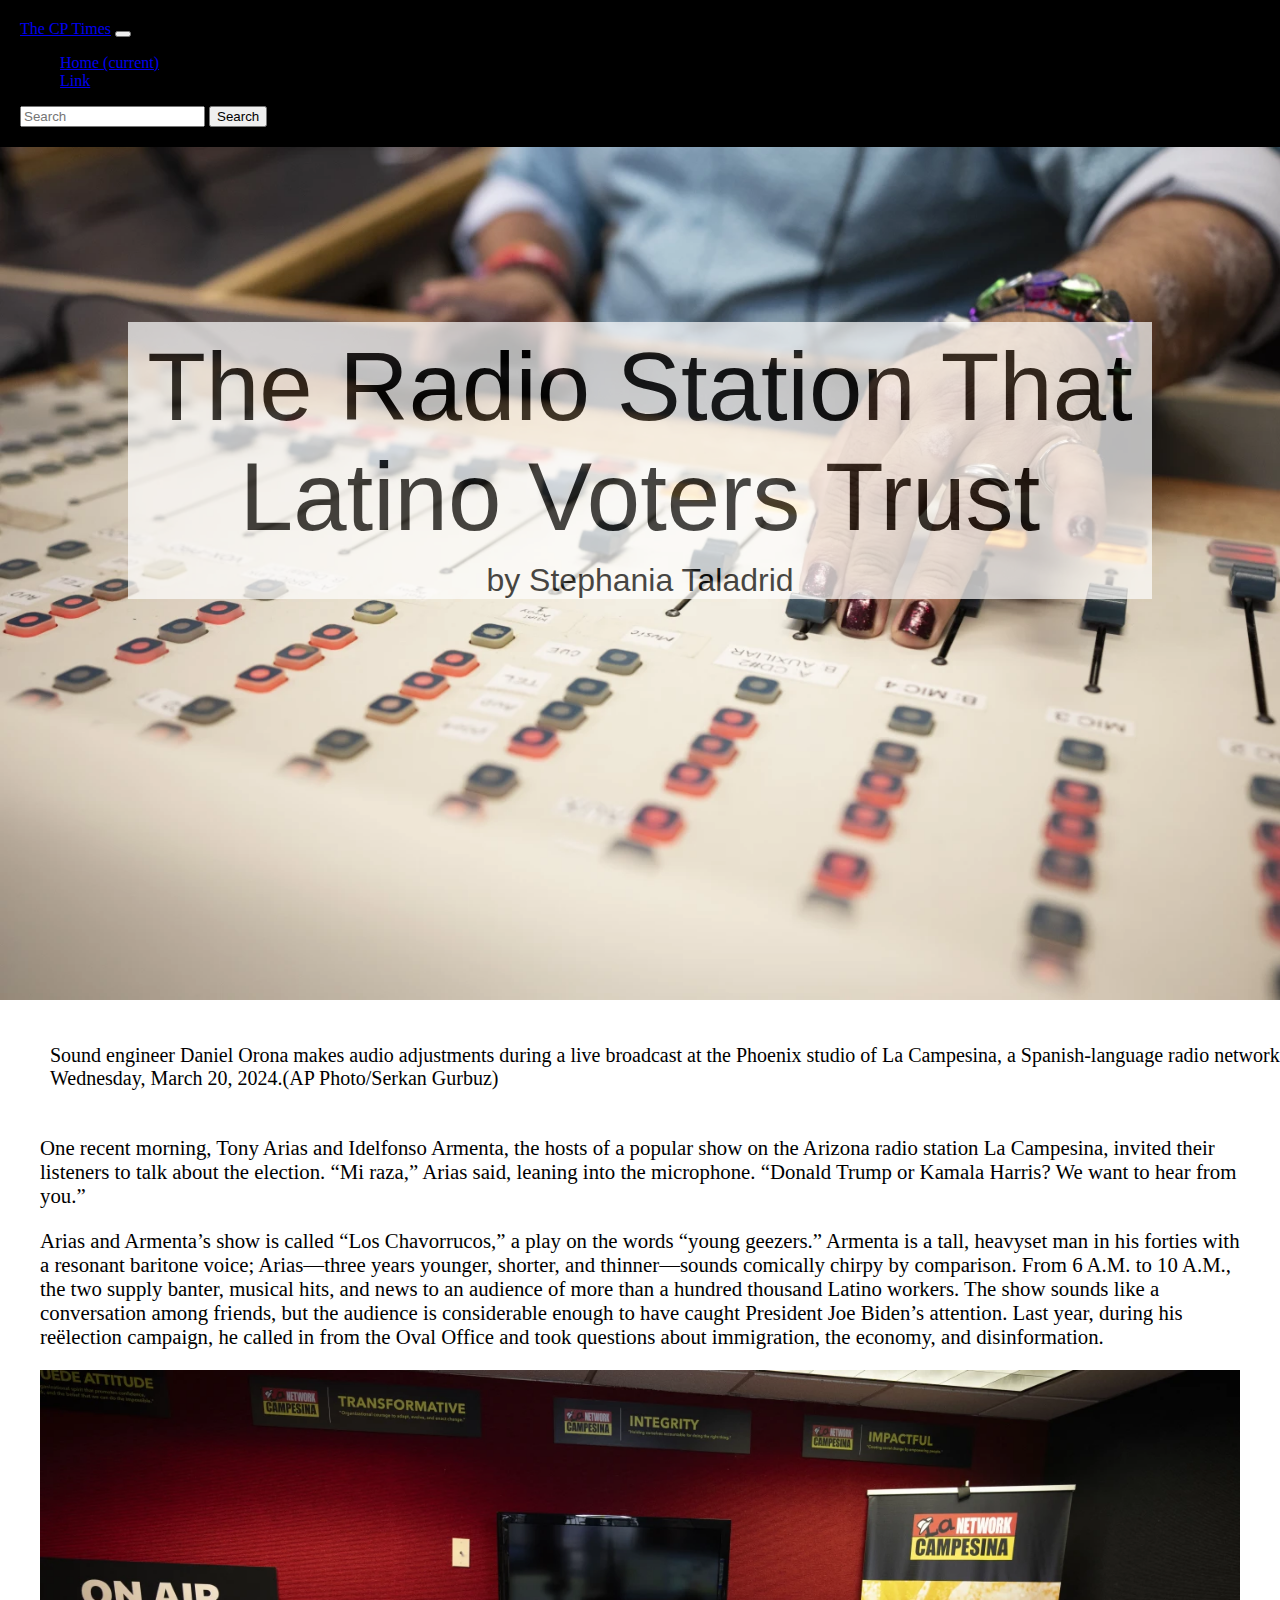
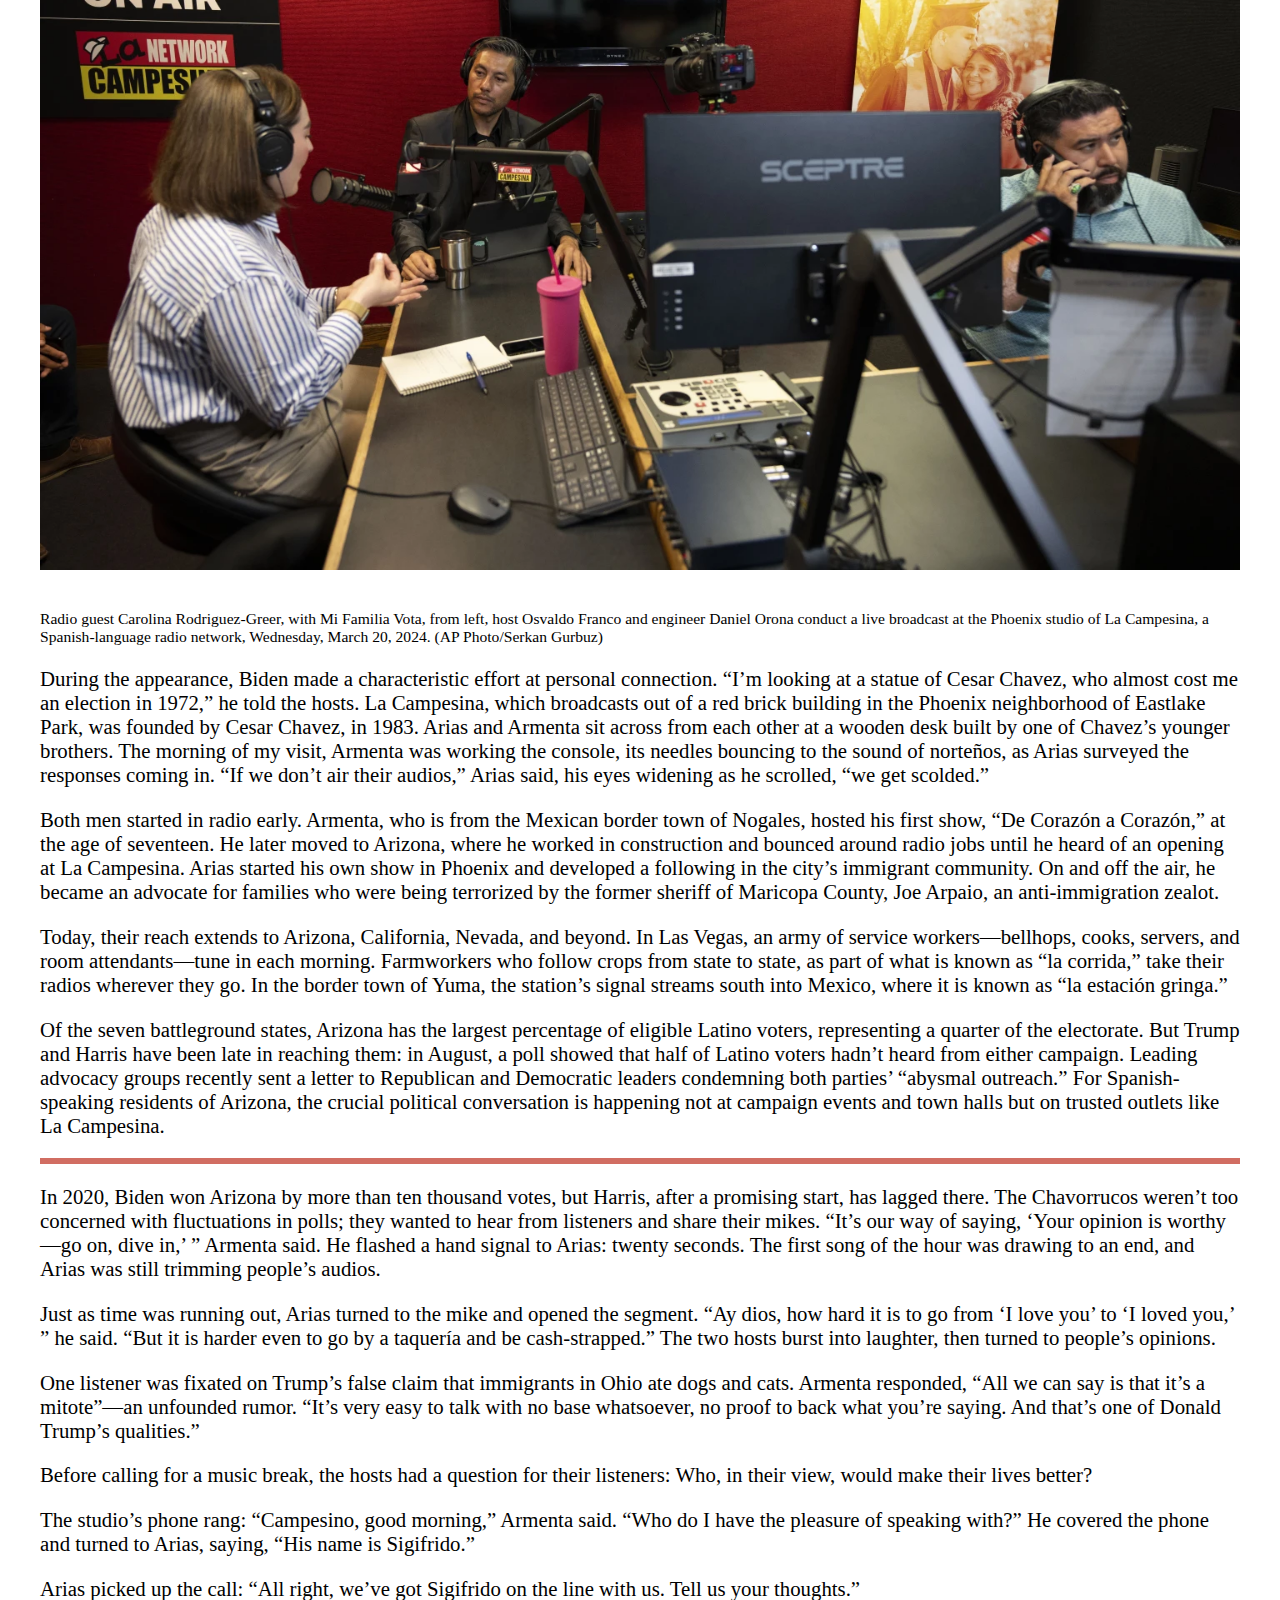
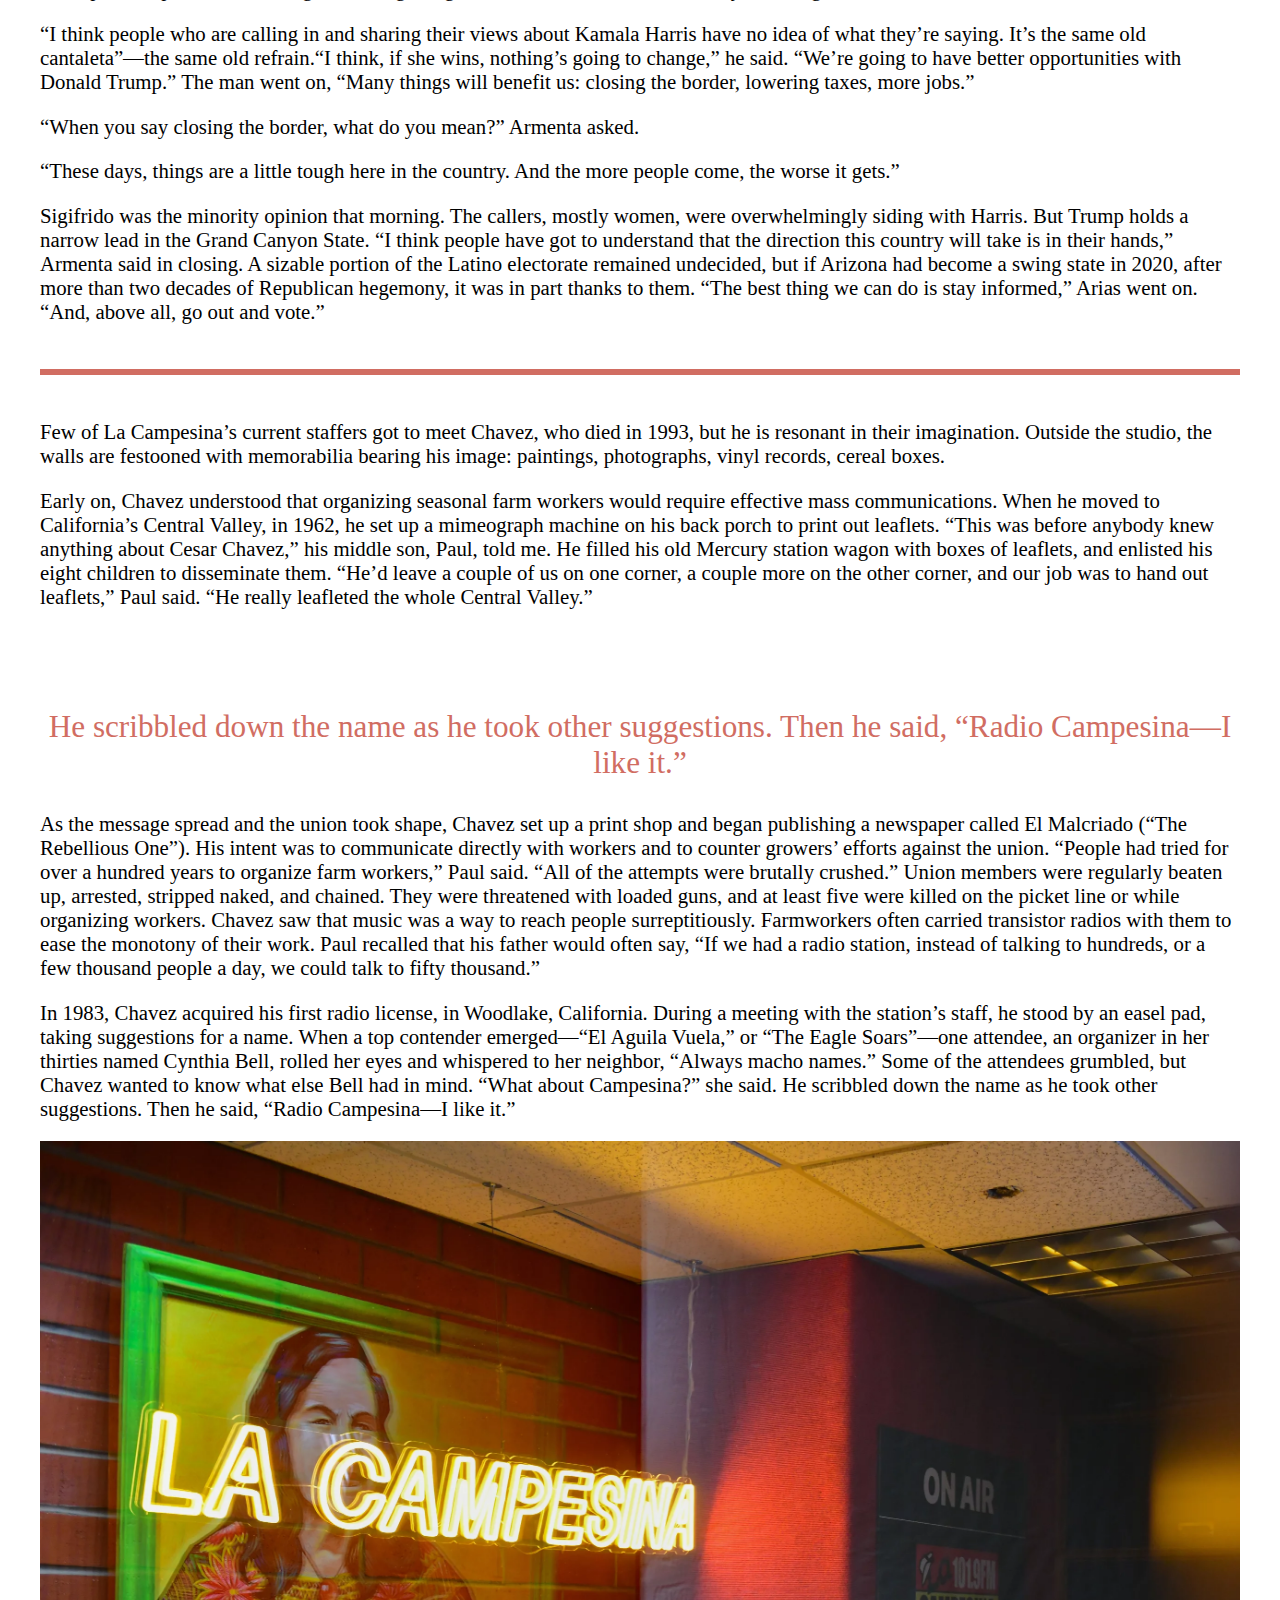
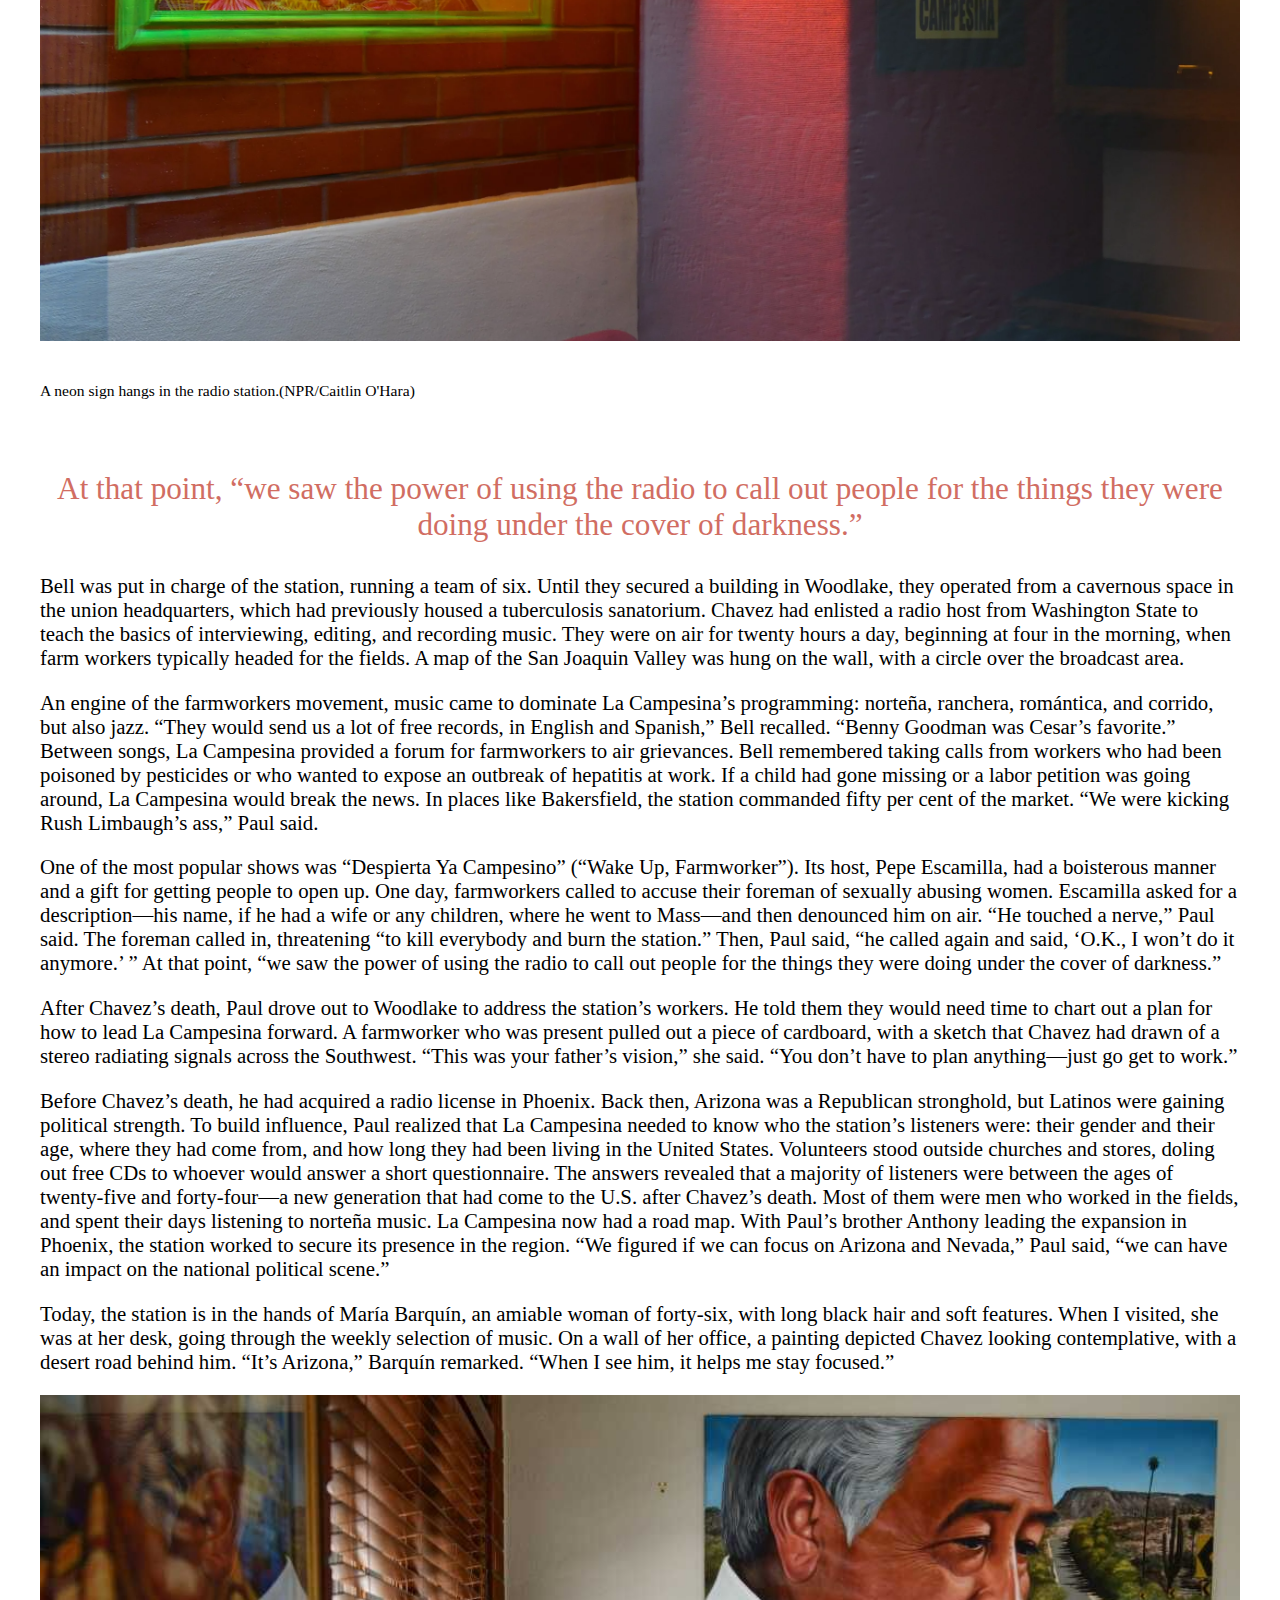
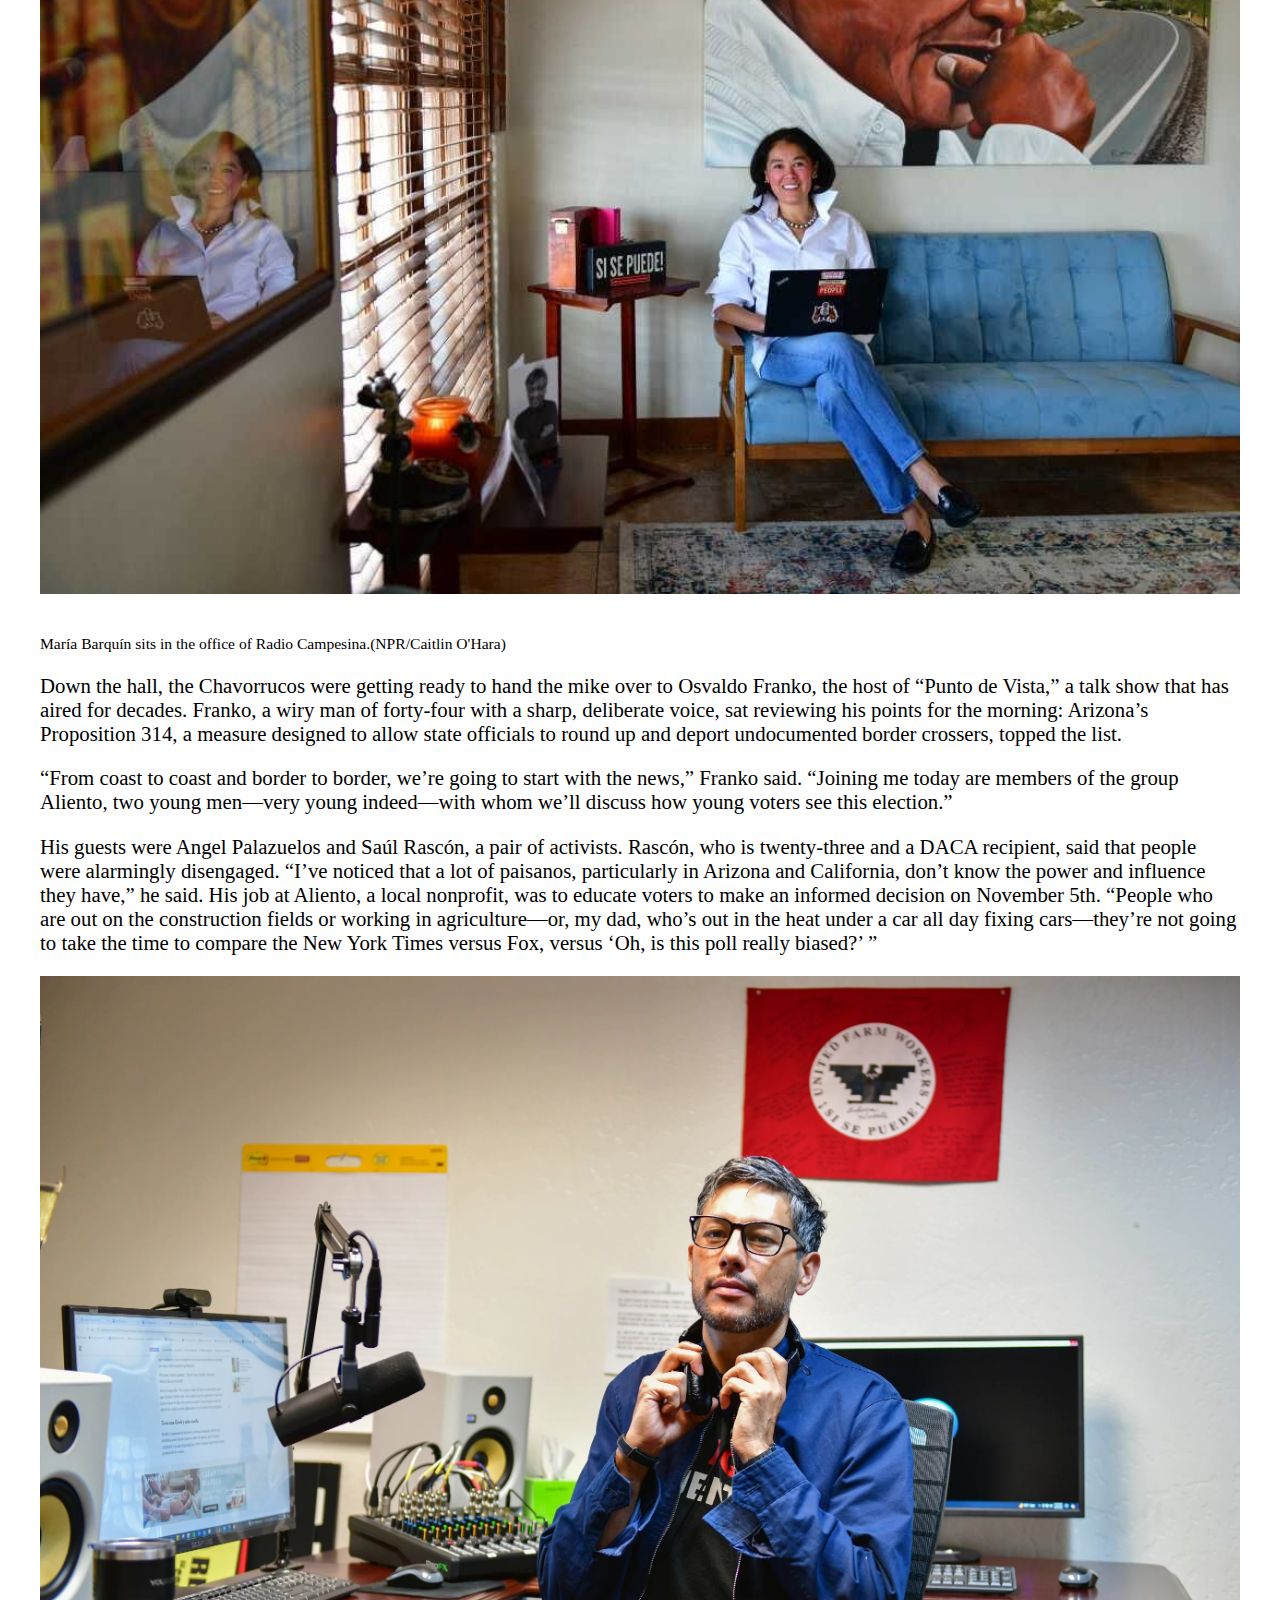
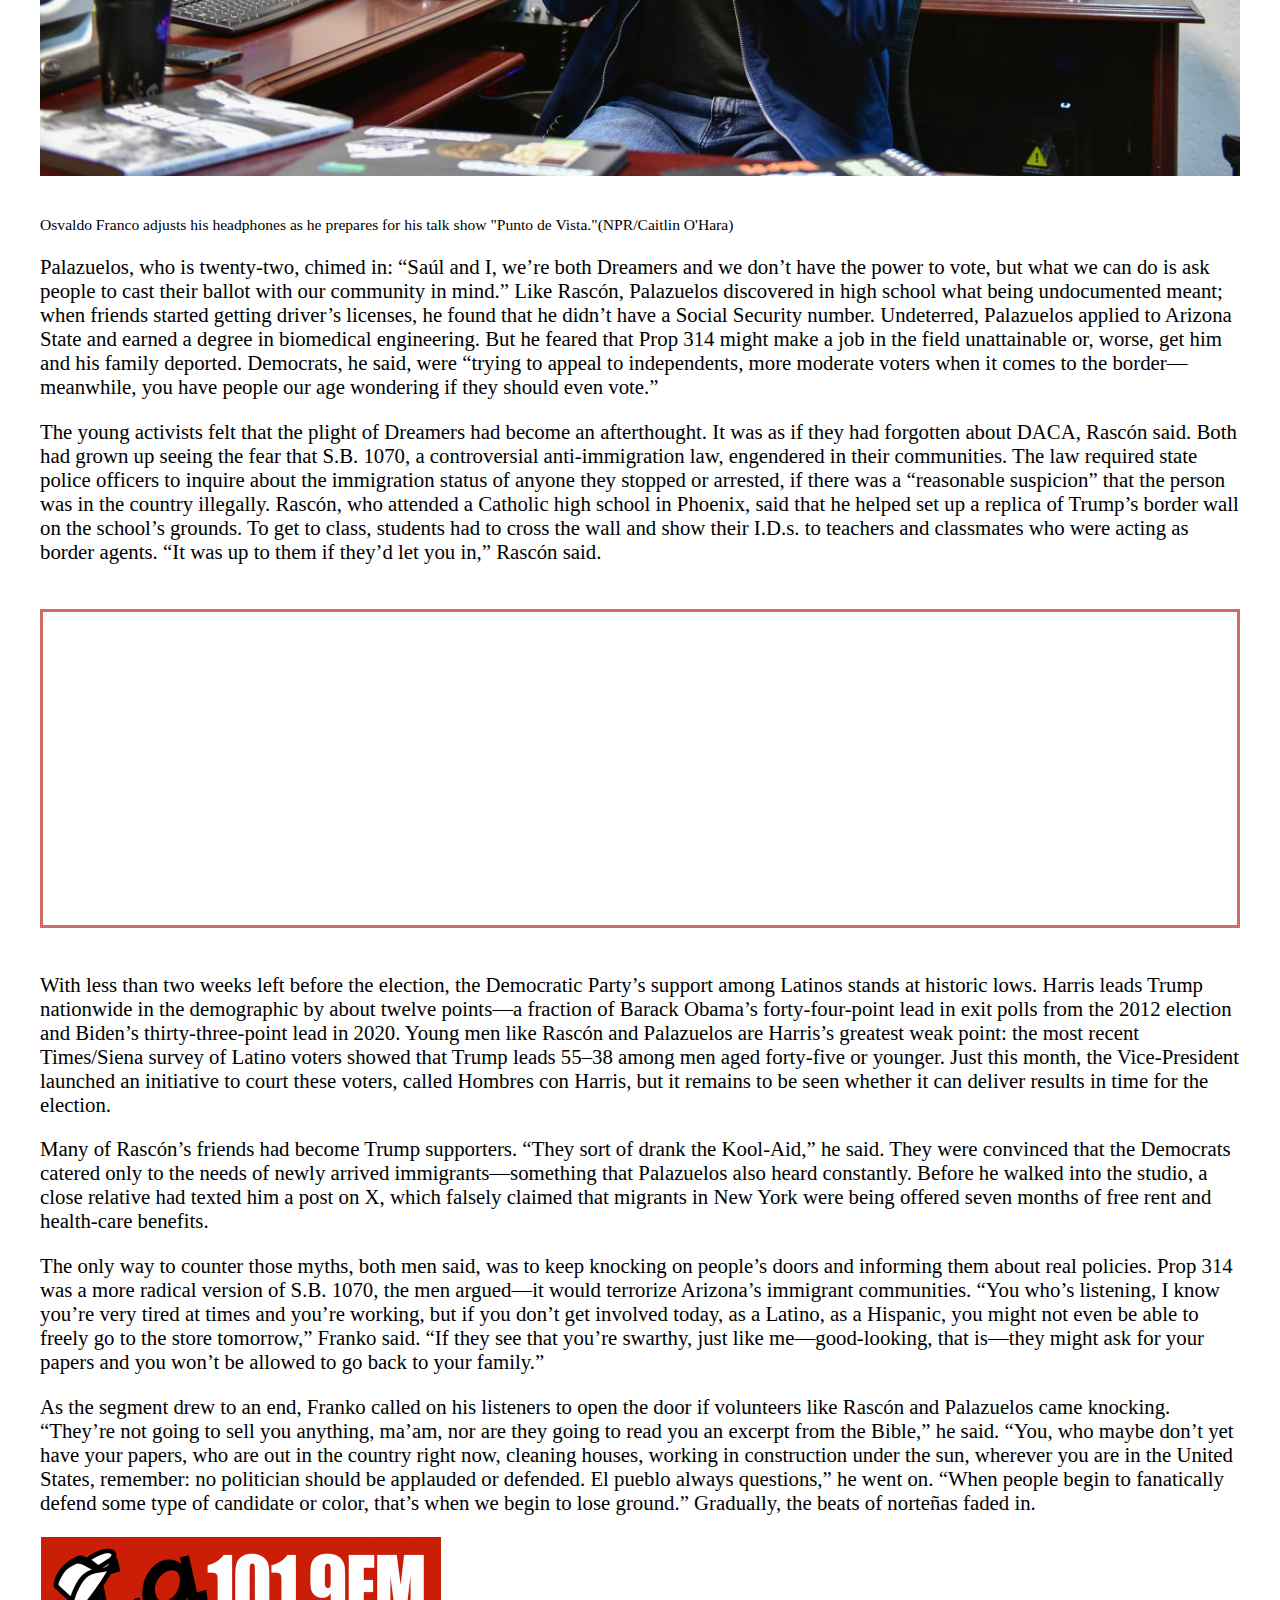
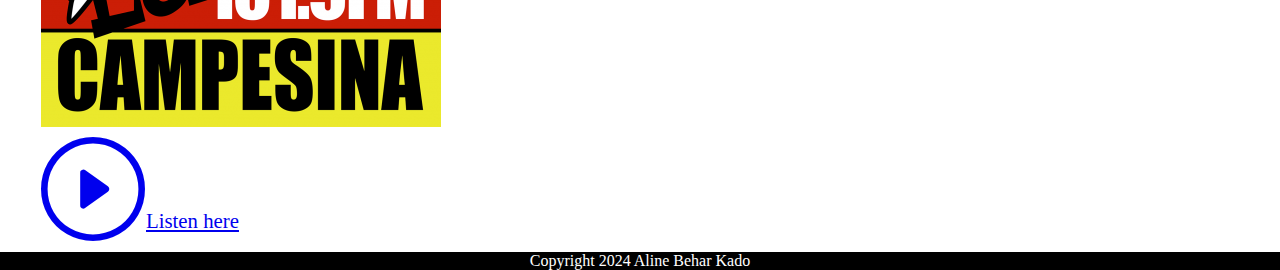
==== commit a4a7eee2: "fixed image" ====
--- a/multimedia_project/index.html
+++ b/multimedia_project/index.html
@@ -109,8 +109,8 @@
     <p>After Chavez’s death, Paul drove out to Woodlake to address the station’s workers. He told them they would need time to chart out a plan for how to lead La Campesina forward. A farmworker who was present pulled out a piece of cardboard, with a sketch that Chavez had drawn of a stereo radiating signals across the Southwest. “This was your father’s vision,” she said. “You don’t have to plan anything—just go get to work.”</p>
     <p>Before Chavez’s death, he had acquired a radio license in Phoenix. Back then, Arizona was a Republican stronghold, but Latinos were gaining political strength. To build influence, Paul realized that La Campesina needed to know who the station’s listeners were: their gender and their age, where they had come from, and how long they had been living in the United States. Volunteers stood outside churches and stores, doling out free CDs to whoever would answer a short questionnaire. The answers revealed that a majority of listeners were between the ages of twenty-five and forty-four—a new generation that had come to the U.S. after Chavez’s death. Most of them were men who worked in the fields, and spent their days listening to norteña music. La Campesina now had a road map. With Paul’s brother Anthony leading the expansion in Phoenix, the station worked to secure its presence in the region. “We figured if we can focus on Arizona and Nevada,” Paul said, “we can have an impact on the national political scene.”</p>
     
-    <p>Today, the station is in the hands of María Barquín, an amiable woman of forty-six, with long black hair and soft features. When I visited, she was at her desk, going through the weekly selection of music. On a wall of her office, a painting depicted Chavez looking contemplative, with a desert road behind him. “It’s Arizona,” Barquín remarked. “When I see him, it helps me stay focussed.”</p>
-    <img src="barquín.jpeg" class="image">
+    <p>Today, the station is in the hands of María Barquín, an amiable woman of forty-six, with long black hair and soft features. When I visited, she was at her desk, going through the weekly selection of music. On a wall of her office, a painting depicted Chavez looking contemplative, with a desert road behind him. “It’s Arizona,” Barquín remarked. “When I see him, it helps me stay focused.”</p>
+     <img src="barquin.jpg" class="image">
     <p class="caption">María Barquín sits in the office of Radio Campesina.(NPR/Caitlin O'Hara)</p>
     <p>Down the hall, the Chavorrucos were getting ready to hand the mike over to Osvaldo Franko, the host of “Punto de Vista,” a talk show that has aired for decades. Franko, a wiry man of forty-four with a sharp, deliberate voice, sat reviewing his points for the morning: Arizona’s Proposition 314, a measure designed to allow state officials to round up and deport undocumented border crossers, topped the list.</p>
     <p>“From coast to coast and border to border, we’re going to start with the news,” Franko said. “Joining me today are members of the group Aliento, two young men—very young indeed—with whom we’ll discuss how young voters see this election.”</p>
